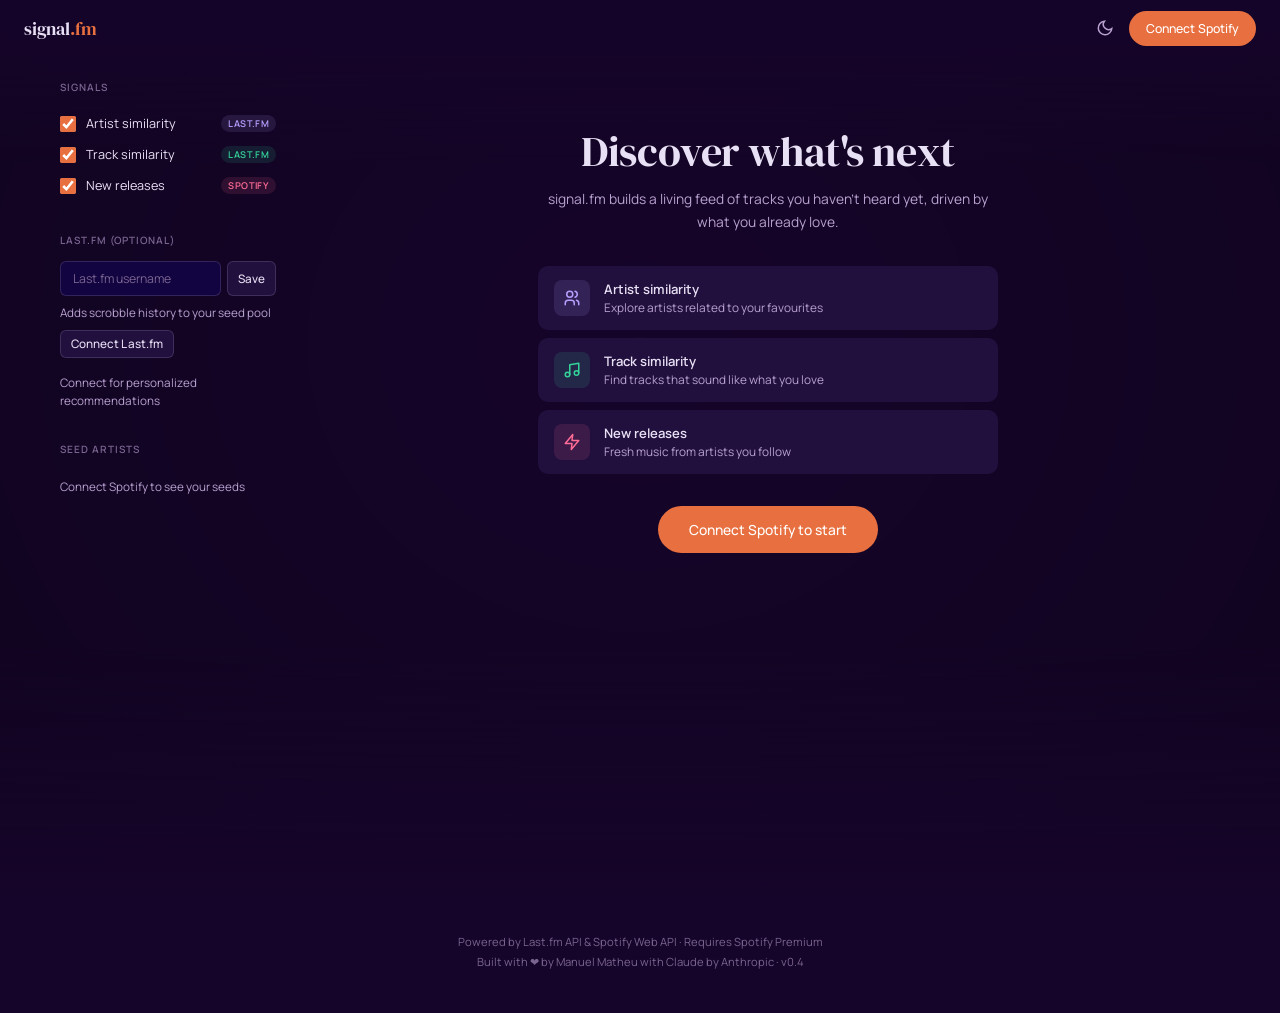
==== index.html @ cedb24c6 "feat: footer and changelog page Adds a persistent footer (same pattern as Scrobble Time Machine) wit" ====
<!DOCTYPE html>
<html lang="en">
<head>
  <meta charset="UTF-8">
  <meta name="viewport" content="width=device-width, initial-scale=1.0">
  <title>signal.fm -- discover what's next</title>
  <link rel="preconnect" href="https://fonts.googleapis.com">
  <link rel="preconnect" href="https://fonts.gstatic.com" crossorigin>
  <link rel="stylesheet" href="https://fonts.googleapis.com/css2?family=DM+Serif+Display&family=Manrope:wght@400;500;600;700;800&display=swap">
  <link rel="stylesheet" href="css/style.css">
  <!-- Apply theme before render to prevent flash -->
  <script>
    (function() {
      var theme = localStorage.getItem('mixtape_theme') || 'dark';
      document.documentElement.setAttribute('data-theme', theme);
    })();
  </script>
</head>
<body>

  <!-- Ambient background: crossfading album art atmosphere -->
  <div id="ambient-bg" class="ambient-bg">
    <img id="ambient-img-a" class="ambient-img" src="" alt="">
    <img id="ambient-img-b" class="ambient-img" src="" alt="">
  </div>

  <!-- Header -->
  <header class="app-header">
    <div class="header-left">
      <h1 class="logo">signal<span class="logo-dot">.fm</span></h1>
      <button id="hamburger-btn" class="icon-btn hamburger-btn" title="Menu" aria-label="Toggle menu">
        <svg width="20" height="20" viewBox="0 0 24 24" fill="none" stroke="currentColor" stroke-width="2" stroke-linecap="round">
          <line x1="3" y1="6" x2="21" y2="6"/>
          <line x1="3" y1="12" x2="21" y2="12"/>
          <line x1="3" y1="18" x2="21" y2="18"/>
        </svg>
      </button>
    </div>
    <div class="header-right">
      <button id="theme-toggle" class="icon-btn" title="Toggle theme" aria-label="Toggle theme">
        <svg class="icon-moon" width="18" height="18" viewBox="0 0 24 24" fill="none" stroke="currentColor" stroke-width="2"><path d="M21 12.79A9 9 0 1 1 11.21 3 7 7 0 0 0 21 12.79z"/></svg>
        <svg class="icon-sun" width="18" height="18" viewBox="0 0 24 24" fill="none" stroke="currentColor" stroke-width="2"><circle cx="12" cy="12" r="5"/><line x1="12" y1="1" x2="12" y2="3"/><line x1="12" y1="21" x2="12" y2="23"/><line x1="4.22" y1="4.22" x2="5.64" y2="5.64"/><line x1="18.36" y1="18.36" x2="19.78" y2="19.78"/><line x1="1" y1="12" x2="3" y2="12"/><line x1="21" y1="12" x2="23" y2="12"/><line x1="4.22" y1="19.78" x2="5.64" y2="18.36"/><line x1="18.36" y1="5.64" x2="19.78" y2="4.22"/></svg>
      </button>
      <button id="save-playlist-btn" class="btn btn-secondary" style="display:none;">Save Playlist</button>
      <button id="connect-btn" class="btn btn-primary">Connect Spotify</button>
      <button id="disconnect-btn" class="btn btn-secondary" style="display:none;">Disconnect</button>
    </div>
  </header>

  <!-- Main layout -->
  <div class="main-layout">

    <!-- Sidebar: signal toggles and Last.fm -->
    <aside class="sidebar" id="sidebar">
      <div class="sidebar-section">
        <h3 class="sidebar-title">Signals</h3>
        <label class="toggle-row">
          <input type="checkbox" id="toggle-artist-similar" checked>
          <span class="toggle-label">Artist similarity</span>
          <span class="badge badge-purple">Last.fm</span>
        </label>
        <label class="toggle-row">
          <input type="checkbox" id="toggle-track-similar" checked>
          <span class="toggle-label">Track similarity</span>
          <span class="badge badge-teal">Last.fm</span>
        </label>
        <label class="toggle-row">
          <input type="checkbox" id="toggle-new-releases" checked>
          <span class="toggle-label">New releases</span>
          <span class="badge badge-coral">Spotify</span>
        </label>
        <label class="toggle-row" id="toggle-row-lfm-recommended" style="display:none;">
          <input type="checkbox" id="toggle-lfm-recommended" checked>
          <span class="toggle-label">Last.fm picks</span>
          <span class="badge badge-gold">Last.fm</span>
        </label>
      </div>
      <div class="sidebar-section">
        <h3 class="sidebar-title">Last.fm (optional)</h3>
        <div class="lfm-input-row">
          <input type="text" id="lfm-username" placeholder="Last.fm username" class="input-field">
          <button id="lfm-save-btn" class="btn btn-small">Save</button>
        </div>
        <p class="sidebar-hint" id="lfm-status">Adds scrobble history to your seed pool</p>
        <div class="lfm-auth-row">
          <button id="lfm-connect-btn" class="btn btn-small">Connect Last.fm</button>
          <span class="sidebar-hint" id="lfm-rec-status">Connect for personalized recommendations</span>
        </div>
      </div>
      <div class="sidebar-section">
        <h3 class="sidebar-title">Seed Artists</h3>
        <div id="seed-artist-list" class="seed-list">
          <p class="sidebar-hint">Connect Spotify to see your seeds</p>
        </div>
      </div>
    </aside>
    <div id="sidebar-backdrop" class="sidebar-backdrop"></div>

    <!-- Feed -->
    <main class="feed-container">
      <!-- Pre-connect state -->
      <div id="welcome-screen" class="welcome-screen">
        <div class="welcome-content">
          <h2>Discover what's next</h2>
          <p>signal.fm builds a living feed of tracks you haven't heard yet, driven by what you already love.</p>
          <div class="signal-cards">
            <div class="signal-card">
              <div class="signal-icon purple">
                <svg width="18" height="18" viewBox="0 0 24 24" fill="none" stroke="currentColor" stroke-width="2" stroke-linecap="round" stroke-linejoin="round"><circle cx="9" cy="7" r="4"/><path d="M3 21v-2a4 4 0 0 1 4-4h4a4 4 0 0 1 4 4v2"/><path d="M16 3.13a4 4 0 0 1 0 7.75"/><path d="M21 21v-2a4 4 0 0 0-3-3.87"/></svg>
              </div>
              <div class="signal-card-text">
                <strong>Artist similarity</strong>
                <span>Explore artists related to your favourites</span>
              </div>
            </div>
            <div class="signal-card">
              <div class="signal-icon teal">
                <svg width="18" height="18" viewBox="0 0 24 24" fill="none" stroke="currentColor" stroke-width="2" stroke-linecap="round" stroke-linejoin="round"><path d="M9 18V5l12-2v13"/><circle cx="6" cy="18" r="3"/><circle cx="18" cy="16" r="3"/></svg>
              </div>
              <div class="signal-card-text">
                <strong>Track similarity</strong>
                <span>Find tracks that sound like what you love</span>
              </div>
            </div>
            <div class="signal-card">
              <div class="signal-icon coral">
                <svg width="18" height="18" viewBox="0 0 24 24" fill="none" stroke="currentColor" stroke-width="2" stroke-linecap="round" stroke-linejoin="round"><polygon points="13 2 3 14 12 14 11 22 21 10 12 10 13 2"/></svg>
              </div>
              <div class="signal-card-text">
                <strong>New releases</strong>
                <span>Fresh music from artists you follow</span>
              </div>
            </div>
          </div>
          <button id="welcome-connect-btn" class="btn btn-primary btn-large">Connect Spotify to start</button>
        </div>
      </div>

      <!-- Loading state -->
      <div id="feed-loading" class="feed-loading" style="display:none;">
        <div class="spinner"></div>
        <p>Building your discovery feed...</p>
      </div>

      <!-- Feed context / liner notes -->
      <div id="feed-context" class="feed-context" style="display:none;">
        <button id="feed-context-toggle" class="feed-context-toggle">
          <span class="feed-context-title">About this feed</span>
          <svg class="feed-context-chevron" width="14" height="14" viewBox="0 0 24 24" fill="none" stroke="currentColor" stroke-width="2"><polyline points="6 9 12 15 18 9"/></svg>
        </button>
        <div id="feed-context-body" class="feed-context-body">
          <p id="feed-context-narrative" class="feed-context-narrative"></p>
          <div id="feed-context-seeds" class="feed-context-seeds"></div>
          <div id="feed-context-signals" class="feed-context-signals"></div>
        </div>
      </div>

      <!-- Track feed -->
      <div id="feed" class="track-list" style="display:none;"></div>

      <!-- Infinite scroll sentinel -->
      <div id="feed-sentinel" class="feed-sentinel"></div>

      <!-- Empty state -->
      <div id="feed-empty" class="feed-empty" style="display:none;">
        <p>No tracks found. Try enabling more signals or connecting Last.fm for richer results.</p>
      </div>
    </main>
  </div>

  <!-- Player bar -->
  <div id="player-bar" class="player-bar" style="display:none;">
    <div class="player-track-info">
      <img id="player-art" class="player-art" src="" alt="">
      <div class="player-text">
        <span id="player-track-name" class="player-track-name"></span>
        <span id="player-artist-name" class="player-artist-name"></span>
      </div>
      <button id="player-heart" class="icon-btn player-heart" title="Like">
        <svg width="18" height="18" viewBox="0 0 24 24" fill="none" stroke="currentColor" stroke-width="2"><path d="M20.84 4.61a5.5 5.5 0 0 0-7.78 0L12 5.67l-1.06-1.06a5.5 5.5 0 0 0-7.78 7.78l1.06 1.06L12 21.23l7.78-7.78 1.06-1.06a5.5 5.5 0 0 0 0-7.78z"/></svg>
      </button>
    </div>
    <div class="player-controls">
      <button id="player-prev" class="icon-btn" title="Previous">
        <svg width="18" height="18" viewBox="0 0 24 24" fill="currentColor"><polygon points="19 20 9 12 19 4 19 20"/><line x1="5" y1="19" x2="5" y2="5" stroke="currentColor" stroke-width="2"/></svg>
      </button>
      <button id="player-play" class="icon-btn player-play-btn" title="Play">
        <svg class="icon-play" width="22" height="22" viewBox="0 0 24 24" fill="currentColor"><polygon points="5 3 19 12 5 21 5 3"/></svg>
        <svg class="icon-pause" width="22" height="22" viewBox="0 0 24 24" fill="currentColor" style="display:none;"><rect x="6" y="4" width="4" height="16"/><rect x="14" y="4" width="4" height="16"/></svg>
      </button>
      <button id="player-next" class="icon-btn" title="Next">
        <svg width="18" height="18" viewBox="0 0 24 24" fill="currentColor"><polygon points="5 4 15 12 5 20 5 4"/><line x1="19" y1="5" x2="19" y2="19" stroke="currentColor" stroke-width="2"/></svg>
      </button>
    </div>
    <div class="player-progress-wrap">
      <span id="player-time-current" class="player-time">0:00</span>
      <div id="player-progress-bar" class="player-progress-bar">
        <div id="player-progress" class="player-progress"></div>
      </div>
      <span id="player-time-total" class="player-time">0:00</span>
    </div>
    <div class="player-volume-wrap">
      <svg width="16" height="16" viewBox="0 0 24 24" fill="none" stroke="currentColor" stroke-width="2"><polygon points="11 5 6 9 2 9 2 15 6 15 11 19 11 5"/><path d="M19.07 4.93a10 10 0 0 1 0 14.14M15.54 8.46a5 5 0 0 1 0 7.07"/></svg>
      <input type="range" id="player-volume" class="player-volume" min="0" max="100" value="70">
    </div>
  </div>

  <!-- Footer -->
  <footer class="app-footer">
    <div>Powered by <a href="https://www.last.fm/api" target="_blank">Last.fm API</a> &amp; <a href="https://developer.spotify.com/" target="_blank">Spotify Web API</a> &middot; Requires Spotify Premium</div>
    <div>Built with &#10084; by Manuel Matheu with <a href="https://claude.ai" target="_blank">Claude</a> by Anthropic &middot; <a href="#" id="changelog-link">v0.4</a></div>
  </footer>

  <!-- Changelog overlay -->
  <div class="changelog-overlay" id="changelog-overlay" style="display:none;">
    <div class="changelog-overlay-header">
      <span class="changelog-overlay-title">Changelog</span>
      <button class="changelog-overlay-close" id="changelog-close">&#10005;</button>
    </div>
    <iframe id="changelog-frame" class="changelog-overlay-frame" src="about:blank"></iframe>
  </div>

  <!-- Scripts: strict load order, no modules -->
  <script src="https://sdk.scdn.co/spotify-player.js"></script>
  <script src="js/config.js"></script>
  <script src="js/spotify.js"></script>
  <script src="js/lastfm.js"></script>
  <script src="js/seeds.js"></script>
  <script src="js/player.js"></script>
  <script src="js/ui.js"></script>
  <script>
    (function() {
      var link = document.getElementById('changelog-link');
      var overlay = document.getElementById('changelog-overlay');
      var close = document.getElementById('changelog-close');
      var frame = document.getElementById('changelog-frame');
      link.addEventListener('click', function(e) {
        e.preventDefault();
        frame.src = 'changelog.html';
        overlay.style.display = 'flex';
      });
      close.addEventListener('click', function() {
        overlay.style.display = 'none';
        frame.src = 'about:blank';
      });
      document.addEventListener('keydown', function(e) {
        if (e.key === 'Escape' && overlay.style.display !== 'none') {
          overlay.style.display = 'none';
          frame.src = 'about:blank';
        }
      });
    })();
  </script>
</body>
</html>
---- css/style.css ----
/* signal.fm -- style.css v2
   Design system: Neon Pulse, Manrope, cinematic music-forward */

@import url('https://fonts.googleapis.com/css2?family=DM+Serif+Display&family=Manrope:wght@400;500;600;700;800&display=swap');

/* ---- Reset ---- */
*, *::before, *::after { box-sizing: border-box; margin: 0; padding: 0; }

/* ---- Ambient background -- crossfading album art atmosphere ---- */
.ambient-bg {
  position: fixed;
  inset: 0;
  z-index: -2;
  overflow: hidden;
  pointer-events: none;
}
.ambient-img {
  position: absolute;
  inset: -80px;
  width: calc(100% + 160px);
  height: calc(100% + 160px);
  object-fit: cover;
  filter: blur(80px) saturate(1.8);
  opacity: 0;
  transition: opacity 1.4s ease;
  transform: scale(1.1);
}
.ambient-img.active { opacity: 0.35; }
[data-theme="light"] .ambient-img.active { opacity: 0.20; }

/* Gradient overlay for readability */
body::before {
  content: '';
  position: fixed;
  inset: 0;
  z-index: -1;
  background:
    linear-gradient(180deg, var(--bg) 0%, transparent 18%, transparent 72%, var(--bg) 100%),
    radial-gradient(ellipse at 50% 38%, transparent 0%, rgba(0,0,0,0.25) 100%);
  pointer-events: none;
}
[data-theme="light"] body::before {
  background:
    linear-gradient(180deg, var(--bg) 0%, transparent 18%, transparent 72%, var(--bg) 100%);
}

/* ---- Design tokens: Light (Pastel Neon) ---- */
:root {
  --bg:            #faf9ff;
  --bg-2:          #f0ecff;
  --surface:       #ffffff;
  --surface-2:     #ede8ff;
  --border:        rgba(124, 58, 237, 0.08);
  --border-s:      rgba(124, 58, 237, 0.16);
  --fg:            #1a0d2e;
  --fg-2:          #5a4875;
  --fg-3:          #9b88b8;

  --accent:        #c55f38;
  --accent-glow:   rgba(197, 95, 56, 0.20);
  --accent-dim:    rgba(197, 95, 56, 0.10);

  --purple:        #7c3aed;
  --purple-bg:     rgba(124, 58, 237, 0.10);
  --teal:          #059669;
  --teal-bg:       rgba(5, 150, 105, 0.10);
  --coral:         #e0185a;
  --coral-bg:      rgba(224, 24, 90, 0.10);
  --gold:          #b45309;
  --gold-bg:       rgba(180, 83, 9, 0.10);

  --card-shadow:       0 2px 12px rgba(124, 58, 237, 0.07);
  --card-shadow-hover: 0 6px 32px rgba(124, 58, 237, 0.12);
  --input-bg:      #f5f2ff;
  --error-bg:      #fff1f2;
  --hover:         rgba(0, 0, 0, 0.04);
  --hover-s:       rgba(0, 0, 0, 0.07);

  --header-bg:     rgba(250, 249, 255, 0.88);
  --player-bg:     rgba(252, 250, 255, 0.92);
  --player-border: rgba(124, 58, 237, 0.07);
  --progress-bg:   #ddd8f0;
  --progress-fill: var(--accent);

  --radius-s: 6px;
  --radius-m: 10px;
  --radius-l: 16px;

  --ease-out:      cubic-bezier(0.0, 0.0, 0.2, 1);
  --ease-in-out:   cubic-bezier(0.4, 0.0, 0.2, 1);
}

/* ---- Design tokens: Dark (Neon Pulse) ---- */
[data-theme="dark"] {
  --bg:            #16052a;
  --bg-2:          #1c0b35;
  --surface:       #21103d;
  --surface-2:     #2a1850;
  --border:        rgba(185, 162, 208, 0.10);
  --border-s:      rgba(185, 162, 208, 0.20);
  --fg:            #e8e0f5;
  --fg-2:          #b9a2d0;
  --fg-3:          #7a6490;

  --accent:        #e87040;
  --accent-glow:   rgba(232, 112, 64, 0.28);
  --accent-dim:    rgba(232, 112, 64, 0.14);

  --purple:        #b6a0ff;
  --purple-bg:     rgba(182, 160, 255, 0.12);
  --teal:          #34d399;
  --teal-bg:       rgba(52, 211, 153, 0.12);
  --coral:         #ff6c95;
  --coral-bg:      rgba(255, 108, 149, 0.12);
  --gold:          #f59e0b;
  --gold-bg:       rgba(245, 158, 11, 0.12);

  --card-shadow:       0 4px 24px rgba(0, 0, 0, 0.56);
  --card-shadow-hover: 0 8px 64px rgba(182, 160, 255, 0.08);
  --input-bg:      #120440;
  --error-bg:      #1a0a0a;
  --hover:         rgba(255, 255, 255, 0.04);
  --hover-s:       rgba(255, 255, 255, 0.07);

  --header-bg:     rgba(22, 5, 42, 0.88);
  --player-bg:     rgba(22, 5, 42, 0.92);
  --player-border: rgba(182, 160, 255, 0.10);
  --progress-bg:   #3a2060;
  --progress-fill: var(--accent);
}

/* ---- Theme icon visibility ---- */
[data-theme="dark"] .icon-moon { display: none; }
[data-theme="dark"] .icon-sun  { display: inline; }
:root .icon-sun,  [data-theme="light"] .icon-sun  { display: none; }
:root .icon-moon, [data-theme="light"] .icon-moon { display: inline; }

/* ---- Base ---- */
html { font-size: 15px; }
body {
  font-family: 'Manrope', -apple-system, BlinkMacSystemFont, 'Segoe UI', sans-serif;
  background: var(--bg);
  color: var(--fg);
  min-height: 100vh;
  transition: background 0.2s, color 0.2s;
  -webkit-font-smoothing: antialiased;
  -moz-osx-font-smoothing: grayscale;
}
body.has-player { padding-bottom: 90px; }

a { color: var(--accent); text-decoration: none; }
a:hover { text-decoration: underline; }

/* ---- Buttons ---- */
.btn {
  display: inline-flex;
  align-items: center;
  gap: 6px;
  padding: 8px 16px;
  border: 1px solid var(--border-s);
  border-radius: var(--radius-s);
  background: var(--surface);
  color: var(--fg);
  font-size: 0.82rem;
  font-weight: 500;
  font-family: inherit;
  letter-spacing: 0.005em;
  cursor: pointer;
  transition: background 150ms, border-color 150ms, box-shadow 150ms, opacity 150ms;
  white-space: nowrap;
}
.btn:hover {
  border-color: var(--fg-3);
  background: var(--surface-2);
}
.btn-primary {
  background: var(--accent);
  color: #fff;
  border-color: transparent;
  border-radius: 100px;
}
.btn-primary:hover {
  opacity: 0.88;
  background: var(--accent);
  box-shadow: 0 0 20px var(--accent-glow);
}
.btn-secondary { background: transparent; }
.btn-small  { padding: 5px 10px; font-size: 0.78rem; }
/* btn-large pairs with btn-primary for CTAs; all large buttons are pill-shaped by intent */
.btn-large  { padding: 13px 30px; font-size: 0.92rem; border-radius: 100px; }

.icon-btn {
  display: inline-flex;
  align-items: center;
  justify-content: center;
  width: 36px;
  height: 36px;
  border: none;
  border-radius: 50%;
  background: transparent;
  color: var(--fg-2);
  cursor: pointer;
  transition: background 150ms, color 150ms, transform 150ms;
  flex-shrink: 0;
}
.icon-btn:hover {
  background: var(--hover-s);
  color: var(--fg);
}

/* ---- Input ---- */
.input-field {
  padding: 8px 12px;
  border: 1px solid var(--border-s);
  border-radius: var(--radius-s);
  background: var(--input-bg);
  color: var(--fg);
  font-size: 0.82rem;
  font-family: inherit;
  outline: none;
  transition: border-color 150ms, box-shadow 150ms;
}
.input-field:focus {
  border-color: var(--accent);
  box-shadow: 0 0 0 3px var(--accent-dim);
}
.input-field::placeholder { color: var(--fg-3); }

/* ---- Header ---- */
.app-header {
  display: flex;
  align-items: center;
  justify-content: space-between;
  padding: 0 24px;
  height: 56px;
  background: var(--header-bg);
  backdrop-filter: blur(20px);
  -webkit-backdrop-filter: blur(20px);
  position: sticky;
  top: 0;
  z-index: 100;
}
.header-left { display: flex; align-items: center; gap: 12px; }
.header-right { display: flex; align-items: center; gap: 6px; }
.hamburger-btn { display: none; }

.logo {
  font-family: 'DM Serif Display', serif;
  font-size: 1.2rem;
  font-weight: 400;
  letter-spacing: -0.01em;
  color: var(--fg);
}
.logo-dot { color: var(--accent); }

/* ---- Main layout ---- */
.main-layout {
  display: flex;
  max-width: 1200px;
  margin: 0 auto;
  min-height: calc(100vh - 56px);
}

/* ---- Sidebar ---- */
.sidebar {
  width: 256px;
  flex-shrink: 0;
  padding: 24px 20px;
  overflow-y: auto;
  max-height: calc(100vh - 56px);
  position: sticky;
  top: 56px;
}
.sidebar-section { margin-bottom: 32px; }
.sidebar-title {
  font-size: 0.67rem;
  text-transform: uppercase;
  letter-spacing: 0.1em;
  font-weight: 600;
  color: var(--fg-3);
  margin-bottom: 14px;
}
.sidebar-hint {
  font-size: 0.78rem;
  color: var(--fg-2);
  margin-top: 8px;
  line-height: 1.55;
}

.toggle-row {
  display: flex;
  align-items: center;
  gap: 10px;
  padding: 7px 0;
  cursor: pointer;
  font-size: 0.84rem;
  color: var(--fg);
  transition: color 150ms;
}
.toggle-row input[type="checkbox"] {
  accent-color: var(--accent);
  width: 16px;
  height: 16px;
  flex-shrink: 0;
  cursor: pointer;
}
.toggle-label { flex: 1; }

/* Signal badges -- soft tinted pills */
.badge {
  font-size: 0.62rem;
  padding: 2px 7px;
  border-radius: 100px;
  font-weight: 600;
  text-transform: uppercase;
  letter-spacing: 0.04em;
  white-space: nowrap;
}
.badge-purple { background: var(--purple-bg); color: var(--purple); }
.badge-teal   { background: var(--teal-bg);   color: var(--teal); }
.badge-coral  { background: var(--coral-bg);  color: var(--coral); }
.badge-gold   { background: var(--gold-bg);   color: var(--gold); }

.lfm-input-row { display: flex; gap: 6px; }
.lfm-input-row .input-field { flex: 1; min-width: 0; }
.lfm-auth-row { display: flex; align-items: center; gap: 8px; margin-top: 8px; flex-wrap: wrap; }

.seed-list { max-height: 300px; overflow-y: auto; }
.seed-item {
  display: flex;
  align-items: center;
  justify-content: space-between;
  padding: 5px 0;
  font-size: 0.82rem;
  color: var(--fg);
}
.seed-weight {
  font-size: 0.72rem;
  color: var(--fg-2);
  font-variant-numeric: tabular-nums;
  background: var(--surface-2);
  padding: 1px 6px;
  border-radius: 4px;
}

/* ---- Welcome screen ---- */
.welcome-screen {
  flex: 1;
  display: flex;
  align-items: center;
  justify-content: center;
  padding: 48px 24px;
}
.welcome-content {
  text-align: center;
  max-width: 460px;
}
.welcome-content h2 {
  font-family: 'DM Serif Display', serif;
  font-size: 2.8rem;
  font-weight: 400;
  letter-spacing: -0.01em;
  line-height: 1.1;
  margin-bottom: 14px;
}
.welcome-content > p {
  color: var(--fg-2);
  margin-bottom: 32px;
  line-height: 1.65;
  font-size: 0.92rem;
}
.signal-cards {
  display: flex;
  flex-direction: column;
  gap: 8px;
  margin-bottom: 32px;
  text-align: left;
}
.signal-card {
  display: flex;
  align-items: center;
  gap: 14px;
  padding: 14px 16px;
  background: var(--surface);
  border-radius: var(--radius-m);
  transition: background 150ms;
}
.signal-card:hover {
  background: var(--surface-2);
}
.signal-icon {
  width: 36px;
  height: 36px;
  display: flex;
  align-items: center;
  justify-content: center;
  border-radius: 8px;
  flex-shrink: 0;
}
.signal-icon.purple { background: var(--purple-bg); color: var(--purple); }
.signal-icon.teal   { background: var(--teal-bg);   color: var(--teal); }
.signal-icon.coral  { background: var(--coral-bg);  color: var(--coral); }
.signal-card-text strong {
  font-size: 0.87rem;
  font-weight: 600;
  display: block;
  color: var(--fg);
}
.signal-card-text span {
  font-size: 0.79rem;
  color: var(--fg-2);
  margin-top: 1px;
  display: block;
}

/* ---- Feed ---- */
.feed-container {
  flex: 1;
  padding: 24px;
  min-width: 0;
}

.track-list {
  border-radius: var(--radius-m);
  overflow: hidden;
}

.feed-loading {
  display: flex;
  flex-direction: column;
  align-items: center;
  justify-content: center;
  padding: 80px 20px;
  color: var(--fg-2);
  gap: 16px;
  font-size: 0.85rem;
  font-weight: 500;
}

.spinner {
  width: 22px;
  height: 22px;
  border: 2px solid var(--border-s);
  border-top-color: var(--accent);
  border-radius: 50%;
  animation: spin 0.75s linear infinite;
}
@keyframes spin { to { transform: rotate(360deg); } }

.feed-sentinel { height: 1px; }

.feed-empty {
  text-align: center;
  padding: 64px 20px;
  color: var(--fg-2);
  font-size: 0.85rem;
  line-height: 1.65;
}

/* ---- Sidebar backdrop (mobile drawer overlay) ---- */
.sidebar-backdrop {
  display: none;
  position: fixed;
  inset: 0;
  background: rgba(0, 0, 0, 0.5);
  z-index: 149;
  opacity: 0;
  transition: opacity 200ms var(--ease-out);
}
.sidebar-backdrop.active {
  display: block;
  opacity: 1;
}

/* ---- Feed context / liner notes ---- */
.feed-context {
  background: var(--surface);
  border-radius: var(--radius-m);
  margin-bottom: 16px;
  overflow: hidden;
}
.feed-context-toggle {
  display: flex;
  align-items: center;
  justify-content: space-between;
  width: 100%;
  padding: 14px 16px;
  border: none;
  background: none;
  cursor: pointer;
  color: var(--fg);
  font-family: 'DM Serif Display', serif;
  font-size: 1rem;
  font-weight: 400;
}
.feed-context-toggle:hover { background: var(--hover-s); }
.feed-context-chevron { transition: transform 200ms var(--ease-out); flex-shrink: 0; }
.feed-context.collapsed .feed-context-chevron { transform: rotate(-90deg); }
.feed-context-body { padding: 0 16px 16px; }
.feed-context.collapsed .feed-context-body { display: none; }
.feed-context-narrative {
  font-size: 0.82rem;
  color: var(--fg-2);
  line-height: 1.6;
  margin-bottom: 12px;
}
.feed-context-seeds {
  display: flex;
  flex-wrap: wrap;
  gap: 6px;
  margin-bottom: 10px;
}
.feed-context-seed-pill {
  background: var(--purple-bg, rgba(139, 92, 246, 0.12));
  color: var(--purple, #8b5cf6);
  font-size: 0.72rem;
  font-weight: 600;
  padding: 3px 10px;
  border-radius: 100px;
}
.feed-context-signals {
  display: flex;
  flex-wrap: wrap;
  gap: 6px;
}

/* ---- Track list (playlist-style rows) ---- */

.track-item {
  display: flex;
  align-items: center;
  gap: 12px;
  padding: 9px 14px;
  cursor: pointer;
  transition: background 100ms;
  animation: rowIn 0.22s var(--ease-out) both;
}
.track-item:hover { background: var(--hover-s); transform: translateX(2px); }
.track-item.now-playing { background: var(--accent-dim); box-shadow: inset 3px 0 0 var(--accent); }
.track-item.now-playing .track-name { color: var(--accent); }
.track-item.now-playing .track-thumb { box-shadow: 0 0 14px var(--accent-glow); }
@keyframes rowIn {
  from { opacity: 0; transform: translateX(-6px); }
  to   { opacity: 1; transform: translateX(0); }
}

/* Track number / play icon swap */
.track-num-wrap {
  position: relative;
  width: 24px;
  align-self: stretch;
  flex-shrink: 0;
}
.track-num {
  position: absolute;
  inset: 0;
  display: flex;
  align-items: center;
  justify-content: flex-end;
  font-size: 0.73rem;
  color: var(--fg-2);
  transition: opacity 100ms;
}
.track-play-icon {
  position: absolute;
  inset: 0;
  display: flex;
  align-items: center;
  justify-content: flex-end;
  color: var(--fg);
  opacity: 0;
  transition: opacity 100ms;
}
.track-item:hover .track-num { opacity: 0; }
.track-item:hover .track-play-icon { opacity: 1; }
.track-item.now-playing .track-num { opacity: 0; }
.track-item.now-playing .track-play-icon { opacity: 1; color: var(--accent); }

/* Thumbnail */
.track-thumb {
  width: 40px;
  height: 40px;
  border-radius: 4px;
  object-fit: cover;
  background: var(--surface-2);
  flex-shrink: 0;
}

/* Text info */
.track-info { flex: 1; min-width: 0; }
.track-name {
  font-size: 0.86rem;
  font-weight: 500;
  white-space: nowrap;
  overflow: hidden;
  text-overflow: ellipsis;
  color: var(--fg);
  line-height: 1.3;
}
.track-artist {
  font-size: 0.76rem;
  color: var(--fg-2);
  white-space: nowrap;
  overflow: hidden;
  text-overflow: ellipsis;
  margin-top: 2px;
}

/* Source badges -- soft tinted pills */
.track-source-badge {
  font-size: 0.60rem;
  padding: 2px 7px;
  border-radius: 100px;
  font-weight: 600;
  letter-spacing: 0.03em;
  white-space: nowrap;
  flex-shrink: 0;
}
.source-artist_similar  { background: var(--purple-bg); color: var(--purple); }
.source-track_similar   { background: var(--teal-bg);   color: var(--teal); }
.source-new_release     { background: var(--coral-bg);  color: var(--coral); }
.source-lfm_recommended { background: var(--gold-bg);   color: var(--gold); }

/* Duration */
.track-duration {
  font-size: 0.73rem;
  color: var(--fg-2);
  font-variant-numeric: tabular-nums;
  flex-shrink: 0;
  min-width: 32px;
  text-align: right;
}

/* Heart button */
.card-heart-btn {
  background: none;
  border: none;
  cursor: pointer;
  display: inline-flex;
  align-items: center;
  justify-content: center;
  padding: 4px;
  color: var(--fg-2);
  opacity: 0.2;
  flex-shrink: 0;
  transition: opacity 120ms, color 120ms;
}
.track-item:hover .card-heart-btn { opacity: 0.5; }
.card-heart-btn:hover { opacity: 1 !important; color: var(--accent); }
.card-heart-btn.liked { color: var(--accent); opacity: 0.9; }

/* ---- Player bar ---- */
.player-bar {
  position: fixed;
  bottom: 0;
  left: 0;
  right: 0;
  height: 80px;
  background: var(--player-bg);
  border-top: 1px solid var(--player-border);
  backdrop-filter: blur(32px) saturate(200%);
  -webkit-backdrop-filter: blur(32px) saturate(200%);
  display: flex;
  align-items: center;
  padding: 0 20px;
  gap: 16px;
  z-index: 200;
  transition: box-shadow 0.6s ease;
}
.player-bar.is-playing {
  box-shadow: 0 -4px 40px var(--accent-dim), 0 0 80px rgba(232,112,64,0.06);
}

.player-track-info {
  display: flex;
  align-items: center;
  gap: 12px;
  min-width: 220px;
  max-width: 300px;
}
.player-art {
  width: 52px;
  height: 52px;
  border-radius: var(--radius-s);
  object-fit: cover;
  background: var(--surface-2);
  box-shadow: 0 2px 12px rgba(0,0,0,0.35);
  flex-shrink: 0;
  transition: width 0.4s ease, height 0.4s ease, box-shadow 0.4s ease, border-radius 0.4s ease;
}
.player-bar.is-playing .player-art {
  width: 58px;
  height: 58px;
  border-radius: 8px;
  box-shadow: 0 0 20px var(--accent-glow), 0 4px 20px rgba(0,0,0,0.4);
}
.player-text {
  display: flex;
  flex-direction: column;
  min-width: 0;
}
.player-track-name {
  font-size: 0.84rem;
  font-weight: 600;
  white-space: nowrap;
  overflow: hidden;
  text-overflow: ellipsis;
  color: var(--fg);
}
.player-artist-name {
  font-size: 0.74rem;
  color: var(--fg-2);
  white-space: nowrap;
  overflow: hidden;
  text-overflow: ellipsis;
  margin-top: 2px;
}

.player-heart { color: var(--fg-2); }
.player-heart:hover { color: var(--accent); }
.player-heart.liked { color: var(--accent); }
.player-heart.liked svg { fill: var(--accent); stroke: var(--accent); }

.player-controls {
  display: flex;
  align-items: center;
  gap: 2px;
}
.player-play-btn {
  width: 42px;
  height: 42px;
  background: var(--accent) !important;
  color: #fff !important;
}
.player-play-btn:hover {
  opacity: 0.88;
  box-shadow: 0 0 20px var(--accent-glow);
  transform: scale(1.06);
}
@keyframes breathe {
  0%, 100% { box-shadow: 0 0 8px var(--accent-glow); }
  50%       { box-shadow: 0 0 22px var(--accent-glow), 0 0 44px rgba(232,112,64,0.1); }
}
.player-bar.is-playing .player-play-btn {
  animation: breathe 3s ease-in-out infinite;
}

.player-progress-wrap {
  flex: 1;
  display: flex;
  align-items: center;
  gap: 10px;
  min-width: 0;
}
.player-time {
  font-size: 0.68rem;
  color: var(--fg-2);
  font-variant-numeric: tabular-nums;
  min-width: 34px;
  text-align: center;
}
.player-progress-bar {
  flex: 1;
  height: 3px;
  background: var(--progress-bg);
  border-radius: 3px;
  cursor: pointer;
  position: relative;
  transition: height 150ms;
}
.player-progress-bar:hover { height: 5px; }
.player-progress {
  height: 100%;
  background: var(--progress-fill);
  border-radius: 3px;
  width: 0;
  transition: width 0.3s linear;
}

.player-volume-wrap {
  display: flex;
  align-items: center;
  gap: 8px;
  color: var(--fg-2);
  min-width: 120px;
}
.player-volume {
  -webkit-appearance: none;
  appearance: none;
  width: 80px;
  height: 3px;
  background: var(--progress-bg);
  border-radius: 3px;
  outline: none;
  cursor: pointer;
}
.player-volume::-webkit-slider-thumb {
  -webkit-appearance: none;
  width: 12px;
  height: 12px;
  border-radius: 50%;
  background: var(--fg);
  cursor: pointer;
}
.player-volume::-moz-range-thumb {
  width: 12px;
  height: 12px;
  border-radius: 50%;
  background: var(--fg);
  cursor: pointer;
  border: none;
}

/* ---- Footer ---- */
.app-footer {
  text-align: center;
  padding: 32px 20px 40px;
  font-size: 0.75rem;
  color: var(--fg-3);
  line-height: 1.8;
}
.app-footer a {
  color: var(--fg-3);
  text-decoration: none;
  transition: color 0.15s;
}
.app-footer a:hover { color: var(--accent); text-decoration: none; }

/* ---- Changelog overlay ---- */
.changelog-overlay {
  position: fixed;
  inset: 0;
  background: var(--bg);
  z-index: 1000;
  display: flex;
  flex-direction: column;
  animation: overlayIn 0.2s var(--ease-out);
}
@keyframes overlayIn {
  from { opacity: 0; transform: translateY(16px); }
  to   { opacity: 1; transform: translateY(0); }
}
.changelog-overlay-header {
  display: flex;
  justify-content: space-between;
  align-items: center;
  padding: 14px 20px;
  border-bottom: 1px solid var(--border);
  flex-shrink: 0;
}
.changelog-overlay-title {
  font-family: 'DM Serif Display', serif;
  font-size: 1rem;
  color: var(--fg);
}
.changelog-overlay-close {
  background: none;
  border: none;
  font-size: 18px;
  color: var(--fg-3);
  cursor: pointer;
  padding: 4px 8px;
  border-radius: 6px;
  transition: background 0.15s, color 0.15s;
}
.changelog-overlay-close:hover { background: var(--hover-s); color: var(--fg); }
.changelog-overlay-frame {
  flex: 1;
  border: none;
  width: 100%;
}

/* ---- Welcome CTA pulse ---- */
@keyframes cta-pulse {
  0%, 100% { box-shadow: 0 0 0 0 var(--accent-glow); }
  50%       { box-shadow: 0 0 28px 6px var(--accent-glow); }
}
#welcome-connect-btn {
  animation: cta-pulse 2.8s ease-in-out infinite;
}

/* ---- Responsive ---- */
@media (max-width: 768px) {
  .hamburger-btn { display: inline-flex; }
  .sidebar {
    position: fixed;
    top: 56px;
    left: 0;
    bottom: 0;
    width: 280px;
    max-height: none;
    background: var(--bg);
    z-index: 150;
    transform: translateX(-100%);
    transition: transform 250ms var(--ease-out);
    overflow-y: auto;
    padding: 20px;
  }
  .sidebar.open {
    transform: translateX(0);
    box-shadow: 4px 0 24px rgba(0, 0, 0, 0.3);
  }
  body.has-player .sidebar { bottom: 66px; }
  .main-layout { flex-direction: column; }
  .feed-container { padding: 10px; }
  .track-item { padding: 8px 12px; gap: 10px; }
  .track-num-wrap { display: none; }
  .track-thumb { width: 36px; height: 36px; }
  .track-duration { display: none; }
  .track-source-badge { display: none; }
  .player-bar {
    height: 66px;
    padding: 0 12px;
    gap: 8px;
  }
  .player-track-info { min-width: 120px; max-width: 160px; }
  .player-art { width: 42px; height: 42px; }
  .player-bar.is-playing .player-art { width: 48px; height: 48px; }
  .ambient-img { filter: blur(60px) saturate(1.6); }
  .ambient-img.active { opacity: 0.28; }
  .player-volume-wrap { display: none; }
  .player-progress-wrap { display: none; }
  body.has-player { padding-bottom: 74px; }
  .app-header { padding: 0 16px; }
  .welcome-content h2 { font-size: 2rem; }
}

@media (prefers-reduced-motion: reduce) {
  *, *::before, *::after {
    animation-duration: 0.01ms !important;
    transition-duration: 0.01ms !important;
  }
}
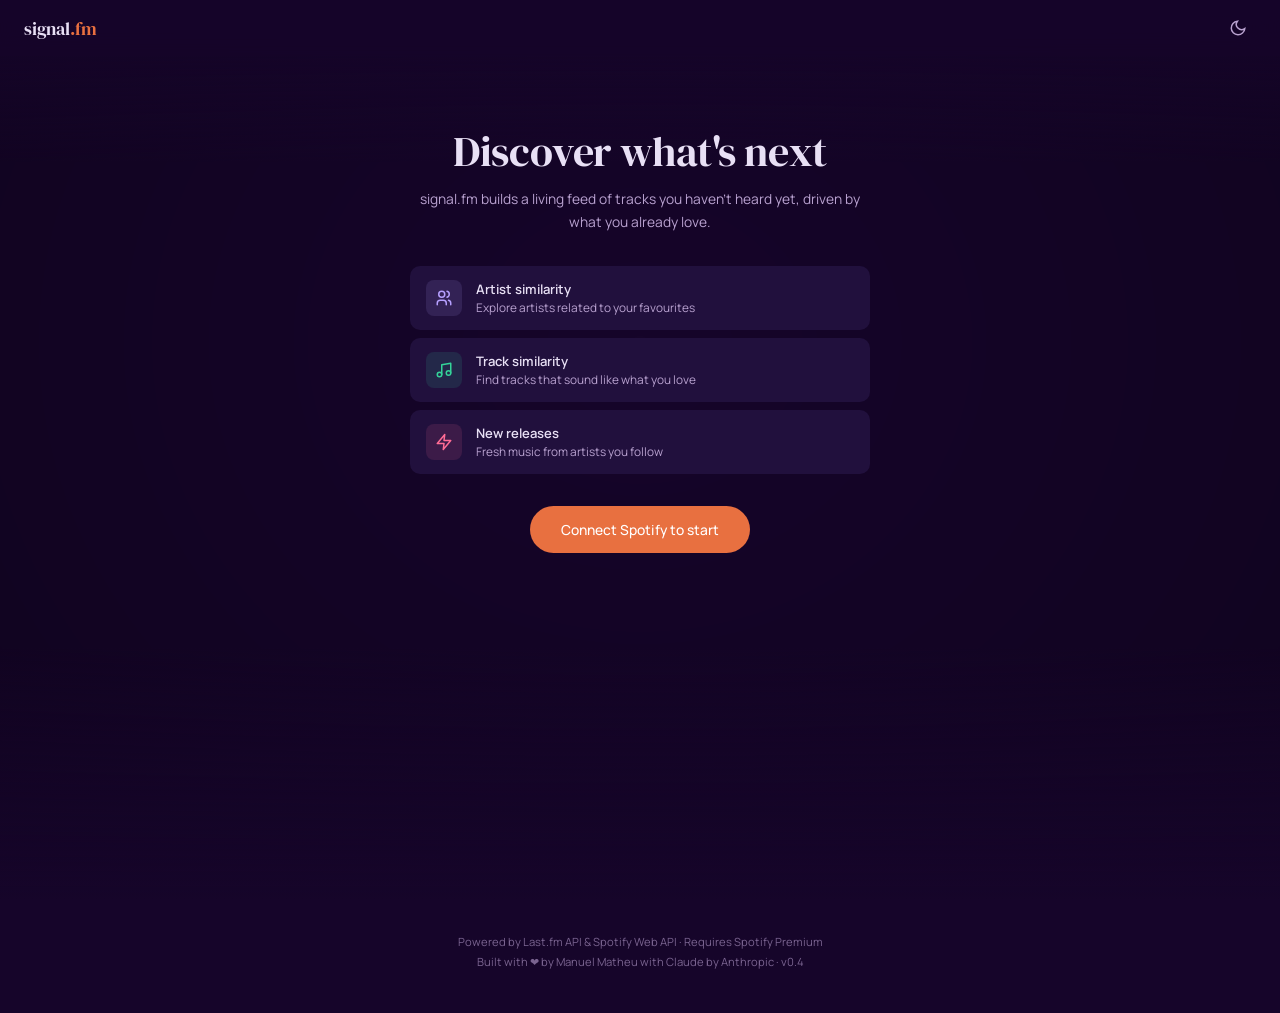
==== commit 44122a57: "polish: remove sidebar, move signals to inline filter chips - Remove sidebar entirely (signal toggle" ====
--- a/index.html
+++ b/index.html
@@ -28,13 +28,6 @@
   <header class="app-header">
     <div class="header-left">
       <h1 class="logo">signal<span class="logo-dot">.fm</span></h1>
-      <button id="hamburger-btn" class="icon-btn hamburger-btn" title="Menu" aria-label="Toggle menu">
-        <svg width="20" height="20" viewBox="0 0 24 24" fill="none" stroke="currentColor" stroke-width="2" stroke-linecap="round">
-          <line x1="3" y1="6" x2="21" y2="6"/>
-          <line x1="3" y1="12" x2="21" y2="12"/>
-          <line x1="3" y1="18" x2="21" y2="18"/>
-        </svg>
-      </button>
     </div>
     <div class="header-right">
       <button id="theme-toggle" class="icon-btn" title="Toggle theme" aria-label="Toggle theme">
@@ -42,59 +35,12 @@
         <svg class="icon-sun" width="18" height="18" viewBox="0 0 24 24" fill="none" stroke="currentColor" stroke-width="2"><circle cx="12" cy="12" r="5"/><line x1="12" y1="1" x2="12" y2="3"/><line x1="12" y1="21" x2="12" y2="23"/><line x1="4.22" y1="4.22" x2="5.64" y2="5.64"/><line x1="18.36" y1="18.36" x2="19.78" y2="19.78"/><line x1="1" y1="12" x2="3" y2="12"/><line x1="21" y1="12" x2="23" y2="12"/><line x1="4.22" y1="19.78" x2="5.64" y2="18.36"/><line x1="18.36" y1="5.64" x2="19.78" y2="4.22"/></svg>
       </button>
       <button id="save-playlist-btn" class="btn btn-secondary" style="display:none;">Save Playlist</button>
-      <button id="connect-btn" class="btn btn-primary">Connect Spotify</button>
       <button id="disconnect-btn" class="btn btn-secondary" style="display:none;">Disconnect</button>
     </div>
   </header>
 
   <!-- Main layout -->
   <div class="main-layout">
-
-    <!-- Sidebar: signal toggles and Last.fm -->
-    <aside class="sidebar" id="sidebar">
-      <div class="sidebar-section">
-        <h3 class="sidebar-title">Signals</h3>
-        <label class="toggle-row">
-          <input type="checkbox" id="toggle-artist-similar" checked>
-          <span class="toggle-label">Artist similarity</span>
-          <span class="badge badge-purple">Last.fm</span>
-        </label>
-        <label class="toggle-row">
-          <input type="checkbox" id="toggle-track-similar" checked>
-          <span class="toggle-label">Track similarity</span>
-          <span class="badge badge-teal">Last.fm</span>
-        </label>
-        <label class="toggle-row">
-          <input type="checkbox" id="toggle-new-releases" checked>
-          <span class="toggle-label">New releases</span>
-          <span class="badge badge-coral">Spotify</span>
-        </label>
-        <label class="toggle-row" id="toggle-row-lfm-recommended" style="display:none;">
-          <input type="checkbox" id="toggle-lfm-recommended" checked>
-          <span class="toggle-label">Last.fm picks</span>
-          <span class="badge badge-gold">Last.fm</span>
-        </label>
-      </div>
-      <div class="sidebar-section">
-        <h3 class="sidebar-title">Last.fm (optional)</h3>
-        <div class="lfm-input-row">
-          <input type="text" id="lfm-username" placeholder="Last.fm username" class="input-field">
-          <button id="lfm-save-btn" class="btn btn-small">Save</button>
-        </div>
-        <p class="sidebar-hint" id="lfm-status">Adds scrobble history to your seed pool</p>
-        <div class="lfm-auth-row">
-          <button id="lfm-connect-btn" class="btn btn-small">Connect Last.fm</button>
-          <span class="sidebar-hint" id="lfm-rec-status">Connect for personalized recommendations</span>
-        </div>
-      </div>
-      <div class="sidebar-section">
-        <h3 class="sidebar-title">Seed Artists</h3>
-        <div id="seed-artist-list" class="seed-list">
-          <p class="sidebar-hint">Connect Spotify to see your seeds</p>
-        </div>
-      </div>
-    </aside>
-    <div id="sidebar-backdrop" class="sidebar-backdrop"></div>
 
     <!-- Feed -->
     <main class="feed-container">
@@ -140,6 +86,29 @@
       <div id="feed-loading" class="feed-loading" style="display:none;">
         <div class="spinner"></div>
         <p>Building your discovery feed...</p>
+      </div>
+
+      <!-- Signal filters (shown when connected) -->
+      <div class="signal-filters" id="signal-filters" style="display:none;">
+        <span class="filters-label">Signals</span>
+        <label class="signal-chip chip-purple" for="toggle-artist-similar">
+          <input type="checkbox" id="toggle-artist-similar" checked>
+          Artist similarity
+        </label>
+        <label class="signal-chip chip-teal" for="toggle-track-similar">
+          <input type="checkbox" id="toggle-track-similar" checked>
+          Track similarity
+        </label>
+        <label class="signal-chip chip-coral" for="toggle-new-releases">
+          <input type="checkbox" id="toggle-new-releases" checked>
+          New releases
+        </label>
+        <label class="signal-chip chip-gold" for="toggle-lfm-recommended" id="toggle-row-lfm-recommended" style="display:none;">
+          <input type="checkbox" id="toggle-lfm-recommended" checked>
+          Last.fm picks
+        </label>
+        <button id="lfm-connect-btn" class="signal-chip chip-lfm-connect">Connect Last.fm</button>
+        <span id="lfm-rec-status" style="display:none;"></span>
       </div>
 
       <!-- Feed context / liner notes -->
--- a/css/style.css
+++ b/css/style.css
@@ -321,6 +321,55 @@
 .badge-coral  { background: var(--coral-bg);  color: var(--coral); }
 .badge-gold   { background: var(--gold-bg);   color: var(--gold); }
 
+/* ---- Signal filter chips ---- */
+.signal-filters {
+  display: flex;
+  align-items: center;
+  flex-wrap: wrap;
+  gap: 6px;
+  margin-bottom: 16px;
+  padding: 0 2px;
+}
+.filters-label {
+  font-size: 0.67rem;
+  font-weight: 600;
+  letter-spacing: 0.1em;
+  text-transform: uppercase;
+  color: var(--fg-3);
+  margin-right: 4px;
+  flex-shrink: 0;
+}
+.signal-chip {
+  display: inline-flex;
+  align-items: center;
+  gap: 6px;
+  padding: 5px 12px;
+  border-radius: 100px;
+  font-size: 0.78rem;
+  font-weight: 600;
+  font-family: inherit;
+  cursor: pointer;
+  border: none;
+  line-height: 1;
+  user-select: none;
+  transition: opacity 150ms, background 150ms;
+}
+.signal-chip input[type="checkbox"] { display: none; }
+.chip-purple { background: var(--purple-bg); color: var(--purple); }
+.chip-teal   { background: var(--teal-bg);   color: var(--teal); }
+.chip-coral  { background: var(--coral-bg);  color: var(--coral); }
+.chip-gold   { background: var(--gold-bg);   color: var(--gold); }
+.signal-chip:has(input:not(:checked)) { opacity: 0.35; }
+.signal-chip:hover { opacity: 1 !important; }
+.chip-lfm-connect {
+  background: transparent;
+  color: var(--fg-3);
+  border: 1px solid var(--border-s);
+  font-size: 0.75rem;
+  font-weight: 500;
+}
+.chip-lfm-connect:hover { background: var(--hover-s); color: var(--fg-2); }
+
 .lfm-input-row { display: flex; gap: 6px; }
 .lfm-input-row .input-field { flex: 1; min-width: 0; }
 .lfm-auth-row { display: flex; align-items: center; gap: 8px; margin-top: 8px; flex-wrap: wrap; }
@@ -532,7 +581,7 @@
   gap: 12px;
   padding: 9px 14px;
   cursor: pointer;
-  transition: background 100ms;
+  transition: background 100ms, transform 150ms var(--ease-out);
   animation: rowIn 0.22s var(--ease-out) both;
 }
 .track-item:hover { background: var(--hover-s); transform: translateX(2px); }
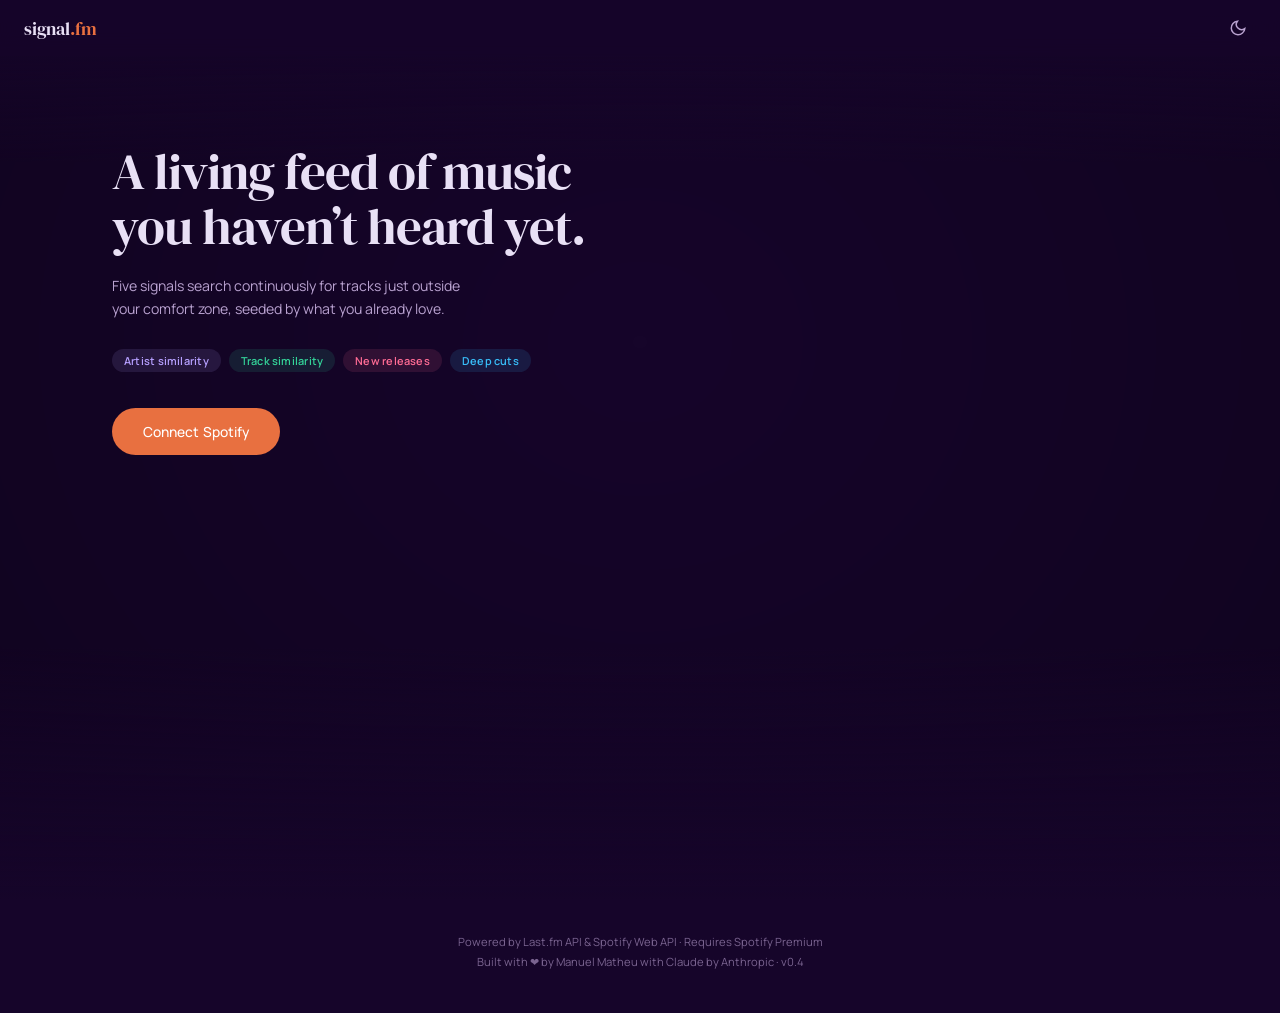
==== commit 1b8e799c: "polish: editorial welcome, fix banned now-playing stripe, remove dead chrome - Welcome screen: repla" ====
--- a/index.html
+++ b/index.html
@@ -1,224 +1,215 @@
-<!DOCTYPE html>
-<html lang="en">
-<head>
-  <meta charset="UTF-8">
-  <meta name="viewport" content="width=device-width, initial-scale=1.0">
-  <title>signal.fm -- discover what's next</title>
-  <link rel="preconnect" href="https://fonts.googleapis.com">
-  <link rel="preconnect" href="https://fonts.gstatic.com" crossorigin>
-  <link rel="stylesheet" href="https://fonts.googleapis.com/css2?family=DM+Serif+Display&family=Manrope:wght@400;500;600;700;800&display=swap">
-  <link rel="stylesheet" href="css/style.css">
-  <!-- Apply theme before render to prevent flash -->
-  <script>
-    (function() {
-      var theme = localStorage.getItem('mixtape_theme') || 'dark';
-      document.documentElement.setAttribute('data-theme', theme);
-    })();
-  </script>
-</head>
-<body>
-
-  <!-- Ambient background: crossfading album art atmosphere -->
-  <div id="ambient-bg" class="ambient-bg">
-    <img id="ambient-img-a" class="ambient-img" src="" alt="">
-    <img id="ambient-img-b" class="ambient-img" src="" alt="">
-  </div>
-
-  <!-- Header -->
-  <header class="app-header">
-    <div class="header-left">
-      <h1 class="logo">signal<span class="logo-dot">.fm</span></h1>
-    </div>
-    <div class="header-right">
-      <button id="theme-toggle" class="icon-btn" title="Toggle theme" aria-label="Toggle theme">
-        <svg class="icon-moon" width="18" height="18" viewBox="0 0 24 24" fill="none" stroke="currentColor" stroke-width="2"><path d="M21 12.79A9 9 0 1 1 11.21 3 7 7 0 0 0 21 12.79z"/></svg>
-        <svg class="icon-sun" width="18" height="18" viewBox="0 0 24 24" fill="none" stroke="currentColor" stroke-width="2"><circle cx="12" cy="12" r="5"/><line x1="12" y1="1" x2="12" y2="3"/><line x1="12" y1="21" x2="12" y2="23"/><line x1="4.22" y1="4.22" x2="5.64" y2="5.64"/><line x1="18.36" y1="18.36" x2="19.78" y2="19.78"/><line x1="1" y1="12" x2="3" y2="12"/><line x1="21" y1="12" x2="23" y2="12"/><line x1="4.22" y1="19.78" x2="5.64" y2="18.36"/><line x1="18.36" y1="5.64" x2="19.78" y2="4.22"/></svg>
-      </button>
-      <button id="save-playlist-btn" class="btn btn-secondary" style="display:none;">Save Playlist</button>
-      <button id="disconnect-btn" class="btn btn-secondary" style="display:none;">Disconnect</button>
-    </div>
-  </header>
-
-  <!-- Main layout -->
-  <div class="main-layout">
-
-    <!-- Feed -->
-    <main class="feed-container">
-      <!-- Pre-connect state -->
-      <div id="welcome-screen" class="welcome-screen">
-        <div class="welcome-content">
-          <h2>Discover what's next</h2>
-          <p>signal.fm builds a living feed of tracks you haven't heard yet, driven by what you already love.</p>
-          <div class="signal-cards">
-            <div class="signal-card">
-              <div class="signal-icon purple">
-                <svg width="18" height="18" viewBox="0 0 24 24" fill="none" stroke="currentColor" stroke-width="2" stroke-linecap="round" stroke-linejoin="round"><circle cx="9" cy="7" r="4"/><path d="M3 21v-2a4 4 0 0 1 4-4h4a4 4 0 0 1 4 4v2"/><path d="M16 3.13a4 4 0 0 1 0 7.75"/><path d="M21 21v-2a4 4 0 0 0-3-3.87"/></svg>
-              </div>
-              <div class="signal-card-text">
-                <strong>Artist similarity</strong>
-                <span>Explore artists related to your favourites</span>
-              </div>
-            </div>
-            <div class="signal-card">
-              <div class="signal-icon teal">
-                <svg width="18" height="18" viewBox="0 0 24 24" fill="none" stroke="currentColor" stroke-width="2" stroke-linecap="round" stroke-linejoin="round"><path d="M9 18V5l12-2v13"/><circle cx="6" cy="18" r="3"/><circle cx="18" cy="16" r="3"/></svg>
-              </div>
-              <div class="signal-card-text">
-                <strong>Track similarity</strong>
-                <span>Find tracks that sound like what you love</span>
-              </div>
-            </div>
-            <div class="signal-card">
-              <div class="signal-icon coral">
-                <svg width="18" height="18" viewBox="0 0 24 24" fill="none" stroke="currentColor" stroke-width="2" stroke-linecap="round" stroke-linejoin="round"><polygon points="13 2 3 14 12 14 11 22 21 10 12 10 13 2"/></svg>
-              </div>
-              <div class="signal-card-text">
-                <strong>New releases</strong>
-                <span>Fresh music from artists you follow</span>
-              </div>
-            </div>
-          </div>
-          <button id="welcome-connect-btn" class="btn btn-primary btn-large">Connect Spotify to start</button>
-        </div>
-      </div>
-
-      <!-- Loading state -->
-      <div id="feed-loading" class="feed-loading" style="display:none;">
-        <div class="spinner"></div>
-        <p>Building your discovery feed...</p>
-      </div>
-
-      <!-- Signal filters (shown when connected) -->
-      <div class="signal-filters" id="signal-filters" style="display:none;">
-        <span class="filters-label">Signals</span>
-        <label class="signal-chip chip-purple" for="toggle-artist-similar">
-          <input type="checkbox" id="toggle-artist-similar" checked>
-          Artist similarity
-        </label>
-        <label class="signal-chip chip-teal" for="toggle-track-similar">
-          <input type="checkbox" id="toggle-track-similar" checked>
-          Track similarity
-        </label>
-        <label class="signal-chip chip-coral" for="toggle-new-releases">
-          <input type="checkbox" id="toggle-new-releases" checked>
-          New releases
-        </label>
-        <label class="signal-chip chip-gold" for="toggle-lfm-recommended" id="toggle-row-lfm-recommended" style="display:none;">
-          <input type="checkbox" id="toggle-lfm-recommended" checked>
-          Last.fm picks
-        </label>
-        <button id="lfm-connect-btn" class="signal-chip chip-lfm-connect">Connect Last.fm</button>
-        <span id="lfm-rec-status" style="display:none;"></span>
-      </div>
-
-      <!-- Feed context / liner notes -->
-      <div id="feed-context" class="feed-context" style="display:none;">
-        <button id="feed-context-toggle" class="feed-context-toggle">
-          <span class="feed-context-title">About this feed</span>
-          <svg class="feed-context-chevron" width="14" height="14" viewBox="0 0 24 24" fill="none" stroke="currentColor" stroke-width="2"><polyline points="6 9 12 15 18 9"/></svg>
-        </button>
-        <div id="feed-context-body" class="feed-context-body">
-          <p id="feed-context-narrative" class="feed-context-narrative"></p>
-          <div id="feed-context-seeds" class="feed-context-seeds"></div>
-          <div id="feed-context-signals" class="feed-context-signals"></div>
-        </div>
-      </div>
-
-      <!-- Track feed -->
-      <div id="feed" class="track-list" style="display:none;"></div>
-
-      <!-- Infinite scroll sentinel -->
-      <div id="feed-sentinel" class="feed-sentinel"></div>
-
-      <!-- Empty state -->
-      <div id="feed-empty" class="feed-empty" style="display:none;">
-        <p>No tracks found. Try enabling more signals or connecting Last.fm for richer results.</p>
-      </div>
-    </main>
-  </div>
-
-  <!-- Player bar -->
-  <div id="player-bar" class="player-bar" style="display:none;">
-    <div class="player-track-info">
-      <img id="player-art" class="player-art" src="" alt="">
-      <div class="player-text">
-        <span id="player-track-name" class="player-track-name"></span>
-        <span id="player-artist-name" class="player-artist-name"></span>
-      </div>
-      <button id="player-heart" class="icon-btn player-heart" title="Like">
-        <svg width="18" height="18" viewBox="0 0 24 24" fill="none" stroke="currentColor" stroke-width="2"><path d="M20.84 4.61a5.5 5.5 0 0 0-7.78 0L12 5.67l-1.06-1.06a5.5 5.5 0 0 0-7.78 7.78l1.06 1.06L12 21.23l7.78-7.78 1.06-1.06a5.5 5.5 0 0 0 0-7.78z"/></svg>
-      </button>
-    </div>
-    <div class="player-controls">
-      <button id="player-prev" class="icon-btn" title="Previous">
-        <svg width="18" height="18" viewBox="0 0 24 24" fill="currentColor"><polygon points="19 20 9 12 19 4 19 20"/><line x1="5" y1="19" x2="5" y2="5" stroke="currentColor" stroke-width="2"/></svg>
-      </button>
-      <button id="player-play" class="icon-btn player-play-btn" title="Play">
-        <svg class="icon-play" width="22" height="22" viewBox="0 0 24 24" fill="currentColor"><polygon points="5 3 19 12 5 21 5 3"/></svg>
-        <svg class="icon-pause" width="22" height="22" viewBox="0 0 24 24" fill="currentColor" style="display:none;"><rect x="6" y="4" width="4" height="16"/><rect x="14" y="4" width="4" height="16"/></svg>
-      </button>
-      <button id="player-next" class="icon-btn" title="Next">
-        <svg width="18" height="18" viewBox="0 0 24 24" fill="currentColor"><polygon points="5 4 15 12 5 20 5 4"/><line x1="19" y1="5" x2="19" y2="19" stroke="currentColor" stroke-width="2"/></svg>
-      </button>
-    </div>
-    <div class="player-progress-wrap">
-      <span id="player-time-current" class="player-time">0:00</span>
-      <div id="player-progress-bar" class="player-progress-bar">
-        <div id="player-progress" class="player-progress"></div>
-      </div>
-      <span id="player-time-total" class="player-time">0:00</span>
-    </div>
-    <div class="player-volume-wrap">
-      <svg width="16" height="16" viewBox="0 0 24 24" fill="none" stroke="currentColor" stroke-width="2"><polygon points="11 5 6 9 2 9 2 15 6 15 11 19 11 5"/><path d="M19.07 4.93a10 10 0 0 1 0 14.14M15.54 8.46a5 5 0 0 1 0 7.07"/></svg>
-      <input type="range" id="player-volume" class="player-volume" min="0" max="100" value="70">
-    </div>
-  </div>
-
-  <!-- Footer -->
-  <footer class="app-footer">
-    <div>Powered by <a href="https://www.last.fm/api" target="_blank">Last.fm API</a> &amp; <a href="https://developer.spotify.com/" target="_blank">Spotify Web API</a> &middot; Requires Spotify Premium</div>
-    <div>Built with &#10084; by Manuel Matheu with <a href="https://claude.ai" target="_blank">Claude</a> by Anthropic &middot; <a href="#" id="changelog-link">v0.4</a></div>
-  </footer>
-
-  <!-- Changelog overlay -->
-  <div class="changelog-overlay" id="changelog-overlay" style="display:none;">
-    <div class="changelog-overlay-header">
-      <span class="changelog-overlay-title">Changelog</span>
-      <button class="changelog-overlay-close" id="changelog-close">&#10005;</button>
-    </div>
-    <iframe id="changelog-frame" class="changelog-overlay-frame" src="about:blank"></iframe>
-  </div>
-
-  <!-- Scripts: strict load order, no modules -->
-  <script src="https://sdk.scdn.co/spotify-player.js"></script>
-  <script src="js/config.js"></script>
-  <script src="js/spotify.js"></script>
-  <script src="js/lastfm.js"></script>
-  <script src="js/seeds.js"></script>
-  <script src="js/player.js"></script>
-  <script src="js/ui.js"></script>
-  <script>
-    (function() {
-      var link = document.getElementById('changelog-link');
-      var overlay = document.getElementById('changelog-overlay');
-      var close = document.getElementById('changelog-close');
-      var frame = document.getElementById('changelog-frame');
-      link.addEventListener('click', function(e) {
-        e.preventDefault();
-        frame.src = 'changelog.html';
-        overlay.style.display = 'flex';
-      });
-      close.addEventListener('click', function() {
-        overlay.style.display = 'none';
-        frame.src = 'about:blank';
-      });
-      document.addEventListener('keydown', function(e) {
-        if (e.key === 'Escape' && overlay.style.display !== 'none') {
-          overlay.style.display = 'none';
-          frame.src = 'about:blank';
-        }
-      });
-    })();
-  </script>
-</body>
-</html>
+<!DOCTYPE html>
+<html lang="en">
+<head>
+  <meta charset="UTF-8">
+  <meta name="viewport" content="width=device-width, initial-scale=1.0">
+  <title>signal.fm -- discover what's next</title>
+  <link rel="preconnect" href="https://fonts.googleapis.com">
+  <link rel="preconnect" href="https://fonts.gstatic.com" crossorigin>
+  <link rel="stylesheet" href="https://fonts.googleapis.com/css2?family=DM+Serif+Display&family=Manrope:wght@400;500;600;700;800&display=swap">
+  <link rel="icon" href="favicon.svg" type="image/svg+xml">
+  <link rel="stylesheet" href="css/style.css">
+  <!-- Apply theme before render to prevent flash -->
+  <script>
+    (function() {
+      var theme = localStorage.getItem('mixtape_theme') || 'dark';
+      document.documentElement.setAttribute('data-theme', theme);
+    })();
+  </script>
+</head>
+<body>
+
+  <!-- Ambient background: crossfading album art atmosphere -->
+  <div id="ambient-bg" class="ambient-bg">
+    <img id="ambient-img-a" class="ambient-img" src="" alt="">
+    <img id="ambient-img-b" class="ambient-img" src="" alt="">
+  </div>
+
+  <!-- Header -->
+  <header class="app-header">
+    <div class="header-left">
+      <h1 class="logo">signal<span class="logo-dot">.fm</span></h1>
+    </div>
+    <div class="header-right">
+      <button id="theme-toggle" class="icon-btn" title="Toggle theme" aria-label="Toggle theme">
+        <svg class="icon-moon" width="18" height="18" viewBox="0 0 24 24" fill="none" stroke="currentColor" stroke-width="2"><path d="M21 12.79A9 9 0 1 1 11.21 3 7 7 0 0 0 21 12.79z"/></svg>
+        <svg class="icon-sun" width="18" height="18" viewBox="0 0 24 24" fill="none" stroke="currentColor" stroke-width="2"><circle cx="12" cy="12" r="5"/><line x1="12" y1="1" x2="12" y2="3"/><line x1="12" y1="21" x2="12" y2="23"/><line x1="4.22" y1="4.22" x2="5.64" y2="5.64"/><line x1="18.36" y1="18.36" x2="19.78" y2="19.78"/><line x1="1" y1="12" x2="3" y2="12"/><line x1="21" y1="12" x2="23" y2="12"/><line x1="4.22" y1="19.78" x2="5.64" y2="18.36"/><line x1="18.36" y1="5.64" x2="19.78" y2="4.22"/></svg>
+      </button>
+      <button id="save-playlist-btn" class="btn btn-secondary" style="display:none;">Save Playlist</button>
+      <button id="disconnect-btn" class="btn btn-secondary" style="display:none;">Disconnect</button>
+    </div>
+  </header>
+
+  <!-- Main layout -->
+  <div class="main-layout">
+
+    <!-- Feed -->
+    <main class="feed-container">
+      <!-- Pre-connect state -->
+      <div id="welcome-screen" class="welcome-screen">
+        <div class="welcome-content">
+          <h2>A living feed of music<br>you haven&rsquo;t heard yet.</h2>
+          <p>Five signals search continuously for tracks just outside your comfort zone, seeded by what you already love.</p>
+          <div class="welcome-signals">
+            <span class="ws-chip ws-purple">Artist similarity</span>
+            <span class="ws-chip ws-teal">Track similarity</span>
+            <span class="ws-chip ws-coral">New releases</span>
+            <span class="ws-chip ws-amber">Deep cuts</span>
+          </div>
+          <button id="welcome-connect-btn" class="btn btn-primary btn-large">Connect Spotify</button>
+        </div>
+      </div>
+
+      <!-- Loading state -->
+      <div id="feed-loading" class="feed-loading" style="display:none;">
+        <div class="spinner"></div>
+        <p>Building your discovery feed...</p>
+      </div>
+
+      <!-- Signal filters (shown when connected) -->
+      <div class="signal-filters" id="signal-filters" style="display:none;">
+        <span class="filters-label">Signals</span>
+        <label class="signal-chip chip-purple" for="toggle-artist-similar">
+          <input type="checkbox" id="toggle-artist-similar" checked>
+          Artist similarity
+        </label>
+        <label class="signal-chip chip-teal" for="toggle-track-similar">
+          <input type="checkbox" id="toggle-track-similar" checked>
+          Track similarity
+        </label>
+        <label class="signal-chip chip-coral" for="toggle-new-releases">
+          <input type="checkbox" id="toggle-new-releases" checked>
+          New releases
+        </label>
+        <label class="signal-chip chip-amber" for="toggle-deep-cuts">
+          <input type="checkbox" id="toggle-deep-cuts" checked>
+          Deep cuts
+        </label>
+        <label class="signal-chip chip-gold" for="toggle-lfm-recommended" id="toggle-row-lfm-recommended" style="display:none;">
+          <input type="checkbox" id="toggle-lfm-recommended" checked>
+          Last.fm picks
+        </label>
+        <button id="lfm-connect-btn" class="signal-chip chip-lfm-connect">Connect Last.fm</button>
+      </div>
+
+      <!-- Generate screen (shown after seeds load, before feed is generated) -->
+      <div id="generate-screen" class="generate-screen" style="display:none;">
+        <div class="generate-screen-inner">
+          <h2 class="generate-screen-title">Ready when you are</h2>
+          <p class="generate-screen-tagline">Adjust the signals above, then launch your feed of tracks you haven&rsquo;t heard yet.</p>
+          <button id="generate-feed-btn" class="btn btn-primary btn-large">Generate my feed &rarr;</button>
+          <span id="generate-lfm-hint" class="generate-lfm-hint" style="display:none;">Connect Last.fm above for personalised picks</span>
+        </div>
+      </div>
+
+      <!-- Feed context / liner notes -->
+      <div id="feed-context" class="feed-context" style="display:none;">
+        <button id="feed-context-toggle" class="feed-context-toggle">
+          <span class="feed-context-title">About this feed</span>
+          <svg class="feed-context-chevron" width="14" height="14" viewBox="0 0 24 24" fill="none" stroke="currentColor" stroke-width="2"><polyline points="6 9 12 15 18 9"/></svg>
+        </button>
+        <div id="feed-context-body" class="feed-context-body">
+          <p id="feed-context-narrative" class="feed-context-narrative"></p>
+          <div id="feed-context-seeds" class="feed-context-seeds"></div>
+          <div id="feed-context-signals" class="feed-context-signals"></div>
+        </div>
+      </div>
+
+      <!-- Track feed -->
+      <div id="feed" class="track-list" style="display:none;"></div>
+
+      <!-- Infinite scroll sentinel -->
+      <div id="feed-sentinel" class="feed-sentinel"></div>
+
+      <!-- Empty state -->
+      <div id="feed-empty" class="feed-empty" style="display:none;">
+        <p>No tracks found. Try enabling more signals or connecting Last.fm for richer results.</p>
+      </div>
+    </main>
+  </div>
+
+  <!-- Player bar -->
+  <div id="player-bar" class="player-bar" style="display:none;">
+    <div class="player-track-info">
+      <img id="player-art" class="player-art" src="" alt="">
+      <div class="player-text">
+        <span id="player-track-name" class="player-track-name"></span>
+        <span id="player-artist-name" class="player-artist-name"></span>
+      </div>
+    </div>
+    <button id="player-heart" class="icon-btn player-heart" title="Like">
+      <svg width="18" height="18" viewBox="0 0 24 24" fill="none" stroke="currentColor" stroke-width="2"><path d="M20.84 4.61a5.5 5.5 0 0 0-7.78 0L12 5.67l-1.06-1.06a5.5 5.5 0 0 0-7.78 7.78l1.06 1.06L12 21.23l7.78-7.78 1.06-1.06a5.5 5.5 0 0 0 0-7.78z"/></svg>
+    </button>
+    <div class="player-controls">
+      <button id="player-prev" class="icon-btn" title="Previous">
+        <svg width="18" height="18" viewBox="0 0 24 24" fill="currentColor"><polygon points="19 20 9 12 19 4 19 20"/><line x1="5" y1="19" x2="5" y2="5" stroke="currentColor" stroke-width="2"/></svg>
+      </button>
+      <button id="player-play" class="icon-btn player-play-btn" title="Play">
+        <svg class="icon-play" width="22" height="22" viewBox="0 0 24 24" fill="currentColor"><polygon points="5 3 19 12 5 21 5 3"/></svg>
+        <svg class="icon-pause" width="22" height="22" viewBox="0 0 24 24" fill="currentColor" style="display:none;"><rect x="6" y="4" width="4" height="16"/><rect x="14" y="4" width="4" height="16"/></svg>
+      </button>
+      <button id="player-next" class="icon-btn" title="Next">
+        <svg width="18" height="18" viewBox="0 0 24 24" fill="currentColor"><polygon points="5 4 15 12 5 20 5 4"/><line x1="19" y1="5" x2="19" y2="19" stroke="currentColor" stroke-width="2"/></svg>
+      </button>
+    </div>
+    <div class="player-progress-wrap">
+      <span id="player-time-current" class="player-time">0:00</span>
+      <div id="player-progress-bar" class="player-progress-bar">
+        <div id="player-progress" class="player-progress"></div>
+      </div>
+      <span id="player-time-total" class="player-time">0:00</span>
+    </div>
+    <div class="player-volume-wrap">
+      <svg width="16" height="16" viewBox="0 0 24 24" fill="none" stroke="currentColor" stroke-width="2"><polygon points="11 5 6 9 2 9 2 15 6 15 11 19 11 5"/><path d="M19.07 4.93a10 10 0 0 1 0 14.14M15.54 8.46a5 5 0 0 1 0 7.07"/></svg>
+      <input type="range" id="player-volume" class="player-volume" min="0" max="100" value="70">
+    </div>
+  </div>
+
+  <!-- Footer -->
+  <footer class="app-footer">
+    <div>Powered by <a href="https://www.last.fm/api" target="_blank">Last.fm API</a> &amp; <a href="https://developer.spotify.com/" target="_blank">Spotify Web API</a> &middot; Requires Spotify Premium</div>
+    <div>Built with &#10084; by Manuel Matheu with <a href="https://claude.ai" target="_blank">Claude</a> by Anthropic &middot; <a href="#" id="changelog-link">v0.4</a></div>
+  </footer>
+
+  <!-- Changelog overlay -->
+  <div class="changelog-overlay" id="changelog-overlay" style="display:none;">
+    <div class="changelog-overlay-header">
+      <span class="changelog-overlay-title">Changelog</span>
+      <button class="changelog-overlay-close" id="changelog-close">&#10005;</button>
+    </div>
+    <iframe id="changelog-frame" class="changelog-overlay-frame" src="about:blank"></iframe>
+  </div>
+
+  <!-- Scripts: strict load order, no modules -->
+  <script src="https://sdk.scdn.co/spotify-player.js"></script>
+  <script src="js/config.js"></script>
+  <script src="js/spotify.js"></script>
+  <script src="js/lastfm.js"></script>
+  <script src="js/seeds.js"></script>
+  <script src="js/player.js"></script>
+  <script src="js/ui.js"></script>
+  <script>
+    (function() {
+      var link = document.getElementById('changelog-link');
+      var overlay = document.getElementById('changelog-overlay');
+      var close = document.getElementById('changelog-close');
+      var frame = document.getElementById('changelog-frame');
+      link.addEventListener('click', function(e) {
+        e.preventDefault();
+        frame.src = 'changelog.html';
+        overlay.style.display = 'flex';
+      });
+      close.addEventListener('click', function() {
+        overlay.style.display = 'none';
+        frame.src = 'about:blank';
+      });
+      document.addEventListener('keydown', function(e) {
+        if (e.key === 'Escape' && overlay.style.display !== 'none') {
+          overlay.style.display = 'none';
+          frame.src = 'about:blank';
+        }
+      });
+    })();
+  </script>
+</body>
+</html>
--- a/css/style.css
+++ b/css/style.css
@@ -1,982 +1,955 @@
-/* signal.fm -- style.css v2
-   Design system: Neon Pulse, Manrope, cinematic music-forward */
-
-@import url('https://fonts.googleapis.com/css2?family=DM+Serif+Display&family=Manrope:wght@400;500;600;700;800&display=swap');
-
-/* ---- Reset ---- */
-*, *::before, *::after { box-sizing: border-box; margin: 0; padding: 0; }
-
-/* ---- Ambient background -- crossfading album art atmosphere ---- */
-.ambient-bg {
-  position: fixed;
-  inset: 0;
-  z-index: -2;
-  overflow: hidden;
-  pointer-events: none;
-}
-.ambient-img {
-  position: absolute;
-  inset: -80px;
-  width: calc(100% + 160px);
-  height: calc(100% + 160px);
-  object-fit: cover;
-  filter: blur(80px) saturate(1.8);
-  opacity: 0;
-  transition: opacity 1.4s ease;
-  transform: scale(1.1);
-}
-.ambient-img.active { opacity: 0.35; }
-[data-theme="light"] .ambient-img.active { opacity: 0.20; }
-
-/* Gradient overlay for readability */
-body::before {
-  content: '';
-  position: fixed;
-  inset: 0;
-  z-index: -1;
-  background:
-    linear-gradient(180deg, var(--bg) 0%, transparent 18%, transparent 72%, var(--bg) 100%),
-    radial-gradient(ellipse at 50% 38%, transparent 0%, rgba(0,0,0,0.25) 100%);
-  pointer-events: none;
-}
-[data-theme="light"] body::before {
-  background:
-    linear-gradient(180deg, var(--bg) 0%, transparent 18%, transparent 72%, var(--bg) 100%);
-}
-
-/* ---- Design tokens: Light (Pastel Neon) ---- */
-:root {
-  --bg:            #faf9ff;
-  --bg-2:          #f0ecff;
-  --surface:       #ffffff;
-  --surface-2:     #ede8ff;
-  --border:        rgba(124, 58, 237, 0.08);
-  --border-s:      rgba(124, 58, 237, 0.16);
-  --fg:            #1a0d2e;
-  --fg-2:          #5a4875;
-  --fg-3:          #9b88b8;
-
-  --accent:        #c55f38;
-  --accent-glow:   rgba(197, 95, 56, 0.20);
-  --accent-dim:    rgba(197, 95, 56, 0.10);
-
-  --purple:        #7c3aed;
-  --purple-bg:     rgba(124, 58, 237, 0.10);
-  --teal:          #059669;
-  --teal-bg:       rgba(5, 150, 105, 0.10);
-  --coral:         #e0185a;
-  --coral-bg:      rgba(224, 24, 90, 0.10);
-  --gold:          #b45309;
-  --gold-bg:       rgba(180, 83, 9, 0.10);
-
-  --card-shadow:       0 2px 12px rgba(124, 58, 237, 0.07);
-  --card-shadow-hover: 0 6px 32px rgba(124, 58, 237, 0.12);
-  --input-bg:      #f5f2ff;
-  --error-bg:      #fff1f2;
-  --hover:         rgba(0, 0, 0, 0.04);
-  --hover-s:       rgba(0, 0, 0, 0.07);
-
-  --header-bg:     rgba(250, 249, 255, 0.88);
-  --player-bg:     rgba(252, 250, 255, 0.92);
-  --player-border: rgba(124, 58, 237, 0.07);
-  --progress-bg:   #ddd8f0;
-  --progress-fill: var(--accent);
-
-  --radius-s: 6px;
-  --radius-m: 10px;
-  --radius-l: 16px;
-
-  --ease-out:      cubic-bezier(0.0, 0.0, 0.2, 1);
-  --ease-in-out:   cubic-bezier(0.4, 0.0, 0.2, 1);
-}
-
-/* ---- Design tokens: Dark (Neon Pulse) ---- */
-[data-theme="dark"] {
-  --bg:            #16052a;
-  --bg-2:          #1c0b35;
-  --surface:       #21103d;
-  --surface-2:     #2a1850;
-  --border:        rgba(185, 162, 208, 0.10);
-  --border-s:      rgba(185, 162, 208, 0.20);
-  --fg:            #e8e0f5;
-  --fg-2:          #b9a2d0;
-  --fg-3:          #7a6490;
-
-  --accent:        #e87040;
-  --accent-glow:   rgba(232, 112, 64, 0.28);
-  --accent-dim:    rgba(232, 112, 64, 0.14);
-
-  --purple:        #b6a0ff;
-  --purple-bg:     rgba(182, 160, 255, 0.12);
-  --teal:          #34d399;
-  --teal-bg:       rgba(52, 211, 153, 0.12);
-  --coral:         #ff6c95;
-  --coral-bg:      rgba(255, 108, 149, 0.12);
-  --gold:          #f59e0b;
-  --gold-bg:       rgba(245, 158, 11, 0.12);
-
-  --card-shadow:       0 4px 24px rgba(0, 0, 0, 0.56);
-  --card-shadow-hover: 0 8px 64px rgba(182, 160, 255, 0.08);
-  --input-bg:      #120440;
-  --error-bg:      #1a0a0a;
-  --hover:         rgba(255, 255, 255, 0.04);
-  --hover-s:       rgba(255, 255, 255, 0.07);
-
-  --header-bg:     rgba(22, 5, 42, 0.88);
-  --player-bg:     rgba(22, 5, 42, 0.92);
-  --player-border: rgba(182, 160, 255, 0.10);
-  --progress-bg:   #3a2060;
-  --progress-fill: var(--accent);
-}
-
-/* ---- Theme icon visibility ---- */
-[data-theme="dark"] .icon-moon { display: none; }
-[data-theme="dark"] .icon-sun  { display: inline; }
-:root .icon-sun,  [data-theme="light"] .icon-sun  { display: none; }
-:root .icon-moon, [data-theme="light"] .icon-moon { display: inline; }
-
-/* ---- Base ---- */
-html { font-size: 15px; }
-body {
-  font-family: 'Manrope', -apple-system, BlinkMacSystemFont, 'Segoe UI', sans-serif;
-  background: var(--bg);
-  color: var(--fg);
-  min-height: 100vh;
-  transition: background 0.2s, color 0.2s;
-  -webkit-font-smoothing: antialiased;
-  -moz-osx-font-smoothing: grayscale;
-}
-body.has-player { padding-bottom: 90px; }
-
-a { color: var(--accent); text-decoration: none; }
-a:hover { text-decoration: underline; }
-
-/* ---- Buttons ---- */
-.btn {
-  display: inline-flex;
-  align-items: center;
-  gap: 6px;
-  padding: 8px 16px;
-  border: 1px solid var(--border-s);
-  border-radius: var(--radius-s);
-  background: var(--surface);
-  color: var(--fg);
-  font-size: 0.82rem;
-  font-weight: 500;
-  font-family: inherit;
-  letter-spacing: 0.005em;
-  cursor: pointer;
-  transition: background 150ms, border-color 150ms, box-shadow 150ms, opacity 150ms;
-  white-space: nowrap;
-}
-.btn:hover {
-  border-color: var(--fg-3);
-  background: var(--surface-2);
-}
-.btn-primary {
-  background: var(--accent);
-  color: #fff;
-  border-color: transparent;
-  border-radius: 100px;
-}
-.btn-primary:hover {
-  opacity: 0.88;
-  background: var(--accent);
-  box-shadow: 0 0 20px var(--accent-glow);
-}
-.btn-secondary { background: transparent; }
-.btn-small  { padding: 5px 10px; font-size: 0.78rem; }
-/* btn-large pairs with btn-primary for CTAs; all large buttons are pill-shaped by intent */
-.btn-large  { padding: 13px 30px; font-size: 0.92rem; border-radius: 100px; }
-
-.icon-btn {
-  display: inline-flex;
-  align-items: center;
-  justify-content: center;
-  width: 36px;
-  height: 36px;
-  border: none;
-  border-radius: 50%;
-  background: transparent;
-  color: var(--fg-2);
-  cursor: pointer;
-  transition: background 150ms, color 150ms, transform 150ms;
-  flex-shrink: 0;
-}
-.icon-btn:hover {
-  background: var(--hover-s);
-  color: var(--fg);
-}
-
-/* ---- Input ---- */
-.input-field {
-  padding: 8px 12px;
-  border: 1px solid var(--border-s);
-  border-radius: var(--radius-s);
-  background: var(--input-bg);
-  color: var(--fg);
-  font-size: 0.82rem;
-  font-family: inherit;
-  outline: none;
-  transition: border-color 150ms, box-shadow 150ms;
-}
-.input-field:focus {
-  border-color: var(--accent);
-  box-shadow: 0 0 0 3px var(--accent-dim);
-}
-.input-field::placeholder { color: var(--fg-3); }
-
-/* ---- Header ---- */
-.app-header {
-  display: flex;
-  align-items: center;
-  justify-content: space-between;
-  padding: 0 24px;
-  height: 56px;
-  background: var(--header-bg);
-  backdrop-filter: blur(20px);
-  -webkit-backdrop-filter: blur(20px);
-  position: sticky;
-  top: 0;
-  z-index: 100;
-}
-.header-left { display: flex; align-items: center; gap: 12px; }
-.header-right { display: flex; align-items: center; gap: 6px; }
-.hamburger-btn { display: none; }
-
-.logo {
-  font-family: 'DM Serif Display', serif;
-  font-size: 1.2rem;
-  font-weight: 400;
-  letter-spacing: -0.01em;
-  color: var(--fg);
-}
-.logo-dot { color: var(--accent); }
-
-/* ---- Main layout ---- */
-.main-layout {
-  display: flex;
-  max-width: 1200px;
-  margin: 0 auto;
-  min-height: calc(100vh - 56px);
-}
-
-/* ---- Sidebar ---- */
-.sidebar {
-  width: 256px;
-  flex-shrink: 0;
-  padding: 24px 20px;
-  overflow-y: auto;
-  max-height: calc(100vh - 56px);
-  position: sticky;
-  top: 56px;
-}
-.sidebar-section { margin-bottom: 32px; }
-.sidebar-title {
-  font-size: 0.67rem;
-  text-transform: uppercase;
-  letter-spacing: 0.1em;
-  font-weight: 600;
-  color: var(--fg-3);
-  margin-bottom: 14px;
-}
-.sidebar-hint {
-  font-size: 0.78rem;
-  color: var(--fg-2);
-  margin-top: 8px;
-  line-height: 1.55;
-}
-
-.toggle-row {
-  display: flex;
-  align-items: center;
-  gap: 10px;
-  padding: 7px 0;
-  cursor: pointer;
-  font-size: 0.84rem;
-  color: var(--fg);
-  transition: color 150ms;
-}
-.toggle-row input[type="checkbox"] {
-  accent-color: var(--accent);
-  width: 16px;
-  height: 16px;
-  flex-shrink: 0;
-  cursor: pointer;
-}
-.toggle-label { flex: 1; }
-
-/* Signal badges -- soft tinted pills */
-.badge {
-  font-size: 0.62rem;
-  padding: 2px 7px;
-  border-radius: 100px;
-  font-weight: 600;
-  text-transform: uppercase;
-  letter-spacing: 0.04em;
-  white-space: nowrap;
-}
-.badge-purple { background: var(--purple-bg); color: var(--purple); }
-.badge-teal   { background: var(--teal-bg);   color: var(--teal); }
-.badge-coral  { background: var(--coral-bg);  color: var(--coral); }
-.badge-gold   { background: var(--gold-bg);   color: var(--gold); }
-
-/* ---- Signal filter chips ---- */
-.signal-filters {
-  display: flex;
-  align-items: center;
-  flex-wrap: wrap;
-  gap: 6px;
-  margin-bottom: 16px;
-  padding: 0 2px;
-}
-.filters-label {
-  font-size: 0.67rem;
-  font-weight: 600;
-  letter-spacing: 0.1em;
-  text-transform: uppercase;
-  color: var(--fg-3);
-  margin-right: 4px;
-  flex-shrink: 0;
-}
-.signal-chip {
-  display: inline-flex;
-  align-items: center;
-  gap: 6px;
-  padding: 5px 12px;
-  border-radius: 100px;
-  font-size: 0.78rem;
-  font-weight: 600;
-  font-family: inherit;
-  cursor: pointer;
-  border: none;
-  line-height: 1;
-  user-select: none;
-  transition: opacity 150ms, background 150ms;
-}
-.signal-chip input[type="checkbox"] { display: none; }
-.chip-purple { background: var(--purple-bg); color: var(--purple); }
-.chip-teal   { background: var(--teal-bg);   color: var(--teal); }
-.chip-coral  { background: var(--coral-bg);  color: var(--coral); }
-.chip-gold   { background: var(--gold-bg);   color: var(--gold); }
-.signal-chip:has(input:not(:checked)) { opacity: 0.35; }
-.signal-chip:hover { opacity: 1 !important; }
-.chip-lfm-connect {
-  background: transparent;
-  color: var(--fg-3);
-  border: 1px solid var(--border-s);
-  font-size: 0.75rem;
-  font-weight: 500;
-}
-.chip-lfm-connect:hover { background: var(--hover-s); color: var(--fg-2); }
-
-.lfm-input-row { display: flex; gap: 6px; }
-.lfm-input-row .input-field { flex: 1; min-width: 0; }
-.lfm-auth-row { display: flex; align-items: center; gap: 8px; margin-top: 8px; flex-wrap: wrap; }
-
-.seed-list { max-height: 300px; overflow-y: auto; }
-.seed-item {
-  display: flex;
-  align-items: center;
-  justify-content: space-between;
-  padding: 5px 0;
-  font-size: 0.82rem;
-  color: var(--fg);
-}
-.seed-weight {
-  font-size: 0.72rem;
-  color: var(--fg-2);
-  font-variant-numeric: tabular-nums;
-  background: var(--surface-2);
-  padding: 1px 6px;
-  border-radius: 4px;
-}
-
-/* ---- Welcome screen ---- */
-.welcome-screen {
-  flex: 1;
-  display: flex;
-  align-items: center;
-  justify-content: center;
-  padding: 48px 24px;
-}
-.welcome-content {
-  text-align: center;
-  max-width: 460px;
-}
-.welcome-content h2 {
-  font-family: 'DM Serif Display', serif;
-  font-size: 2.8rem;
-  font-weight: 400;
-  letter-spacing: -0.01em;
-  line-height: 1.1;
-  margin-bottom: 14px;
-}
-.welcome-content > p {
-  color: var(--fg-2);
-  margin-bottom: 32px;
-  line-height: 1.65;
-  font-size: 0.92rem;
-}
-.signal-cards {
-  display: flex;
-  flex-direction: column;
-  gap: 8px;
-  margin-bottom: 32px;
-  text-align: left;
-}
-.signal-card {
-  display: flex;
-  align-items: center;
-  gap: 14px;
-  padding: 14px 16px;
-  background: var(--surface);
-  border-radius: var(--radius-m);
-  transition: background 150ms;
-}
-.signal-card:hover {
-  background: var(--surface-2);
-}
-.signal-icon {
-  width: 36px;
-  height: 36px;
-  display: flex;
-  align-items: center;
-  justify-content: center;
-  border-radius: 8px;
-  flex-shrink: 0;
-}
-.signal-icon.purple { background: var(--purple-bg); color: var(--purple); }
-.signal-icon.teal   { background: var(--teal-bg);   color: var(--teal); }
-.signal-icon.coral  { background: var(--coral-bg);  color: var(--coral); }
-.signal-card-text strong {
-  font-size: 0.87rem;
-  font-weight: 600;
-  display: block;
-  color: var(--fg);
-}
-.signal-card-text span {
-  font-size: 0.79rem;
-  color: var(--fg-2);
-  margin-top: 1px;
-  display: block;
-}
-
-/* ---- Feed ---- */
-.feed-container {
-  flex: 1;
-  padding: 24px;
-  min-width: 0;
-}
-
-.track-list {
-  border-radius: var(--radius-m);
-  overflow: hidden;
-}
-
-.feed-loading {
-  display: flex;
-  flex-direction: column;
-  align-items: center;
-  justify-content: center;
-  padding: 80px 20px;
-  color: var(--fg-2);
-  gap: 16px;
-  font-size: 0.85rem;
-  font-weight: 500;
-}
-
-.spinner {
-  width: 22px;
-  height: 22px;
-  border: 2px solid var(--border-s);
-  border-top-color: var(--accent);
-  border-radius: 50%;
-  animation: spin 0.75s linear infinite;
-}
-@keyframes spin { to { transform: rotate(360deg); } }
-
-.feed-sentinel { height: 1px; }
-
-.feed-empty {
-  text-align: center;
-  padding: 64px 20px;
-  color: var(--fg-2);
-  font-size: 0.85rem;
-  line-height: 1.65;
-}
-
-/* ---- Sidebar backdrop (mobile drawer overlay) ---- */
-.sidebar-backdrop {
-  display: none;
-  position: fixed;
-  inset: 0;
-  background: rgba(0, 0, 0, 0.5);
-  z-index: 149;
-  opacity: 0;
-  transition: opacity 200ms var(--ease-out);
-}
-.sidebar-backdrop.active {
-  display: block;
-  opacity: 1;
-}
-
-/* ---- Feed context / liner notes ---- */
-.feed-context {
-  background: var(--surface);
-  border-radius: var(--radius-m);
-  margin-bottom: 16px;
-  overflow: hidden;
-}
-.feed-context-toggle {
-  display: flex;
-  align-items: center;
-  justify-content: space-between;
-  width: 100%;
-  padding: 14px 16px;
-  border: none;
-  background: none;
-  cursor: pointer;
-  color: var(--fg);
-  font-family: 'DM Serif Display', serif;
-  font-size: 1rem;
-  font-weight: 400;
-}
-.feed-context-toggle:hover { background: var(--hover-s); }
-.feed-context-chevron { transition: transform 200ms var(--ease-out); flex-shrink: 0; }
-.feed-context.collapsed .feed-context-chevron { transform: rotate(-90deg); }
-.feed-context-body { padding: 0 16px 16px; }
-.feed-context.collapsed .feed-context-body { display: none; }
-.feed-context-narrative {
-  font-size: 0.82rem;
-  color: var(--fg-2);
-  line-height: 1.6;
-  margin-bottom: 12px;
-}
-.feed-context-seeds {
-  display: flex;
-  flex-wrap: wrap;
-  gap: 6px;
-  margin-bottom: 10px;
-}
-.feed-context-seed-pill {
-  background: var(--purple-bg, rgba(139, 92, 246, 0.12));
-  color: var(--purple, #8b5cf6);
-  font-size: 0.72rem;
-  font-weight: 600;
-  padding: 3px 10px;
-  border-radius: 100px;
-}
-.feed-context-signals {
-  display: flex;
-  flex-wrap: wrap;
-  gap: 6px;
-}
-
-/* ---- Track list (playlist-style rows) ---- */
-
-.track-item {
-  display: flex;
-  align-items: center;
-  gap: 12px;
-  padding: 9px 14px;
-  cursor: pointer;
-  transition: background 100ms, transform 150ms var(--ease-out);
-  animation: rowIn 0.22s var(--ease-out) both;
-}
-.track-item:hover { background: var(--hover-s); transform: translateX(2px); }
-.track-item.now-playing { background: var(--accent-dim); box-shadow: inset 3px 0 0 var(--accent); }
-.track-item.now-playing .track-name { color: var(--accent); }
-.track-item.now-playing .track-thumb { box-shadow: 0 0 14px var(--accent-glow); }
-@keyframes rowIn {
-  from { opacity: 0; transform: translateX(-6px); }
-  to   { opacity: 1; transform: translateX(0); }
-}
-
-/* Track number / play icon swap */
-.track-num-wrap {
-  position: relative;
-  width: 24px;
-  align-self: stretch;
-  flex-shrink: 0;
-}
-.track-num {
-  position: absolute;
-  inset: 0;
-  display: flex;
-  align-items: center;
-  justify-content: flex-end;
-  font-size: 0.73rem;
-  color: var(--fg-2);
-  transition: opacity 100ms;
-}
-.track-play-icon {
-  position: absolute;
-  inset: 0;
-  display: flex;
-  align-items: center;
-  justify-content: flex-end;
-  color: var(--fg);
-  opacity: 0;
-  transition: opacity 100ms;
-}
-.track-item:hover .track-num { opacity: 0; }
-.track-item:hover .track-play-icon { opacity: 1; }
-.track-item.now-playing .track-num { opacity: 0; }
-.track-item.now-playing .track-play-icon { opacity: 1; color: var(--accent); }
-
-/* Thumbnail */
-.track-thumb {
-  width: 40px;
-  height: 40px;
-  border-radius: 4px;
-  object-fit: cover;
-  background: var(--surface-2);
-  flex-shrink: 0;
-}
-
-/* Text info */
-.track-info { flex: 1; min-width: 0; }
-.track-name {
-  font-size: 0.86rem;
-  font-weight: 500;
-  white-space: nowrap;
-  overflow: hidden;
-  text-overflow: ellipsis;
-  color: var(--fg);
-  line-height: 1.3;
-}
-.track-artist {
-  font-size: 0.76rem;
-  color: var(--fg-2);
-  white-space: nowrap;
-  overflow: hidden;
-  text-overflow: ellipsis;
-  margin-top: 2px;
-}
-
-/* Source badges -- soft tinted pills */
-.track-source-badge {
-  font-size: 0.60rem;
-  padding: 2px 7px;
-  border-radius: 100px;
-  font-weight: 600;
-  letter-spacing: 0.03em;
-  white-space: nowrap;
-  flex-shrink: 0;
-}
-.source-artist_similar  { background: var(--purple-bg); color: var(--purple); }
-.source-track_similar   { background: var(--teal-bg);   color: var(--teal); }
-.source-new_release     { background: var(--coral-bg);  color: var(--coral); }
-.source-lfm_recommended { background: var(--gold-bg);   color: var(--gold); }
-
-/* Duration */
-.track-duration {
-  font-size: 0.73rem;
-  color: var(--fg-2);
-  font-variant-numeric: tabular-nums;
-  flex-shrink: 0;
-  min-width: 32px;
-  text-align: right;
-}
-
-/* Heart button */
-.card-heart-btn {
-  background: none;
-  border: none;
-  cursor: pointer;
-  display: inline-flex;
-  align-items: center;
-  justify-content: center;
-  padding: 4px;
-  color: var(--fg-2);
-  opacity: 0.2;
-  flex-shrink: 0;
-  transition: opacity 120ms, color 120ms;
-}
-.track-item:hover .card-heart-btn { opacity: 0.5; }
-.card-heart-btn:hover { opacity: 1 !important; color: var(--accent); }
-.card-heart-btn.liked { color: var(--accent); opacity: 0.9; }
-
-/* ---- Player bar ---- */
-.player-bar {
-  position: fixed;
-  bottom: 0;
-  left: 0;
-  right: 0;
-  height: 80px;
-  background: var(--player-bg);
-  border-top: 1px solid var(--player-border);
-  backdrop-filter: blur(32px) saturate(200%);
-  -webkit-backdrop-filter: blur(32px) saturate(200%);
-  display: flex;
-  align-items: center;
-  padding: 0 20px;
-  gap: 16px;
-  z-index: 200;
-  transition: box-shadow 0.6s ease;
-}
-.player-bar.is-playing {
-  box-shadow: 0 -4px 40px var(--accent-dim), 0 0 80px rgba(232,112,64,0.06);
-}
-
-.player-track-info {
-  display: flex;
-  align-items: center;
-  gap: 12px;
-  min-width: 220px;
-  max-width: 300px;
-}
-.player-art {
-  width: 52px;
-  height: 52px;
-  border-radius: var(--radius-s);
-  object-fit: cover;
-  background: var(--surface-2);
-  box-shadow: 0 2px 12px rgba(0,0,0,0.35);
-  flex-shrink: 0;
-  transition: width 0.4s ease, height 0.4s ease, box-shadow 0.4s ease, border-radius 0.4s ease;
-}
-.player-bar.is-playing .player-art {
-  width: 58px;
-  height: 58px;
-  border-radius: 8px;
-  box-shadow: 0 0 20px var(--accent-glow), 0 4px 20px rgba(0,0,0,0.4);
-}
-.player-text {
-  display: flex;
-  flex-direction: column;
-  min-width: 0;
-}
-.player-track-name {
-  font-size: 0.84rem;
-  font-weight: 600;
-  white-space: nowrap;
-  overflow: hidden;
-  text-overflow: ellipsis;
-  color: var(--fg);
-}
-.player-artist-name {
-  font-size: 0.74rem;
-  color: var(--fg-2);
-  white-space: nowrap;
-  overflow: hidden;
-  text-overflow: ellipsis;
-  margin-top: 2px;
-}
-
-.player-heart { color: var(--fg-2); }
-.player-heart:hover { color: var(--accent); }
-.player-heart.liked { color: var(--accent); }
-.player-heart.liked svg { fill: var(--accent); stroke: var(--accent); }
-
-.player-controls {
-  display: flex;
-  align-items: center;
-  gap: 2px;
-}
-.player-play-btn {
-  width: 42px;
-  height: 42px;
-  background: var(--accent) !important;
-  color: #fff !important;
-}
-.player-play-btn:hover {
-  opacity: 0.88;
-  box-shadow: 0 0 20px var(--accent-glow);
-  transform: scale(1.06);
-}
-@keyframes breathe {
-  0%, 100% { box-shadow: 0 0 8px var(--accent-glow); }
-  50%       { box-shadow: 0 0 22px var(--accent-glow), 0 0 44px rgba(232,112,64,0.1); }
-}
-.player-bar.is-playing .player-play-btn {
-  animation: breathe 3s ease-in-out infinite;
-}
-
-.player-progress-wrap {
-  flex: 1;
-  display: flex;
-  align-items: center;
-  gap: 10px;
-  min-width: 0;
-}
-.player-time {
-  font-size: 0.68rem;
-  color: var(--fg-2);
-  font-variant-numeric: tabular-nums;
-  min-width: 34px;
-  text-align: center;
-}
-.player-progress-bar {
-  flex: 1;
-  height: 3px;
-  background: var(--progress-bg);
-  border-radius: 3px;
-  cursor: pointer;
-  position: relative;
-  transition: height 150ms;
-}
-.player-progress-bar:hover { height: 5px; }
-.player-progress {
-  height: 100%;
-  background: var(--progress-fill);
-  border-radius: 3px;
-  width: 0;
-  transition: width 0.3s linear;
-}
-
-.player-volume-wrap {
-  display: flex;
-  align-items: center;
-  gap: 8px;
-  color: var(--fg-2);
-  min-width: 120px;
-}
-.player-volume {
-  -webkit-appearance: none;
-  appearance: none;
-  width: 80px;
-  height: 3px;
-  background: var(--progress-bg);
-  border-radius: 3px;
-  outline: none;
-  cursor: pointer;
-}
-.player-volume::-webkit-slider-thumb {
-  -webkit-appearance: none;
-  width: 12px;
-  height: 12px;
-  border-radius: 50%;
-  background: var(--fg);
-  cursor: pointer;
-}
-.player-volume::-moz-range-thumb {
-  width: 12px;
-  height: 12px;
-  border-radius: 50%;
-  background: var(--fg);
-  cursor: pointer;
-  border: none;
-}
-
-/* ---- Footer ---- */
-.app-footer {
-  text-align: center;
-  padding: 32px 20px 40px;
-  font-size: 0.75rem;
-  color: var(--fg-3);
-  line-height: 1.8;
-}
-.app-footer a {
-  color: var(--fg-3);
-  text-decoration: none;
-  transition: color 0.15s;
-}
-.app-footer a:hover { color: var(--accent); text-decoration: none; }
-
-/* ---- Changelog overlay ---- */
-.changelog-overlay {
-  position: fixed;
-  inset: 0;
-  background: var(--bg);
-  z-index: 1000;
-  display: flex;
-  flex-direction: column;
-  animation: overlayIn 0.2s var(--ease-out);
-}
-@keyframes overlayIn {
-  from { opacity: 0; transform: translateY(16px); }
-  to   { opacity: 1; transform: translateY(0); }
-}
-.changelog-overlay-header {
-  display: flex;
-  justify-content: space-between;
-  align-items: center;
-  padding: 14px 20px;
-  border-bottom: 1px solid var(--border);
-  flex-shrink: 0;
-}
-.changelog-overlay-title {
-  font-family: 'DM Serif Display', serif;
-  font-size: 1rem;
-  color: var(--fg);
-}
-.changelog-overlay-close {
-  background: none;
-  border: none;
-  font-size: 18px;
-  color: var(--fg-3);
-  cursor: pointer;
-  padding: 4px 8px;
-  border-radius: 6px;
-  transition: background 0.15s, color 0.15s;
-}
-.changelog-overlay-close:hover { background: var(--hover-s); color: var(--fg); }
-.changelog-overlay-frame {
-  flex: 1;
-  border: none;
-  width: 100%;
-}
-
-/* ---- Welcome CTA pulse ---- */
-@keyframes cta-pulse {
-  0%, 100% { box-shadow: 0 0 0 0 var(--accent-glow); }
-  50%       { box-shadow: 0 0 28px 6px var(--accent-glow); }
-}
-#welcome-connect-btn {
-  animation: cta-pulse 2.8s ease-in-out infinite;
-}
-
-/* ---- Responsive ---- */
-@media (max-width: 768px) {
-  .hamburger-btn { display: inline-flex; }
-  .sidebar {
-    position: fixed;
-    top: 56px;
-    left: 0;
-    bottom: 0;
-    width: 280px;
-    max-height: none;
-    background: var(--bg);
-    z-index: 150;
-    transform: translateX(-100%);
-    transition: transform 250ms var(--ease-out);
-    overflow-y: auto;
-    padding: 20px;
-  }
-  .sidebar.open {
-    transform: translateX(0);
-    box-shadow: 4px 0 24px rgba(0, 0, 0, 0.3);
-  }
-  body.has-player .sidebar { bottom: 66px; }
-  .main-layout { flex-direction: column; }
-  .feed-container { padding: 10px; }
-  .track-item { padding: 8px 12px; gap: 10px; }
-  .track-num-wrap { display: none; }
-  .track-thumb { width: 36px; height: 36px; }
-  .track-duration { display: none; }
-  .track-source-badge { display: none; }
-  .player-bar {
-    height: 66px;
-    padding: 0 12px;
-    gap: 8px;
-  }
-  .player-track-info { min-width: 120px; max-width: 160px; }
-  .player-art { width: 42px; height: 42px; }
-  .player-bar.is-playing .player-art { width: 48px; height: 48px; }
-  .ambient-img { filter: blur(60px) saturate(1.6); }
-  .ambient-img.active { opacity: 0.28; }
-  .player-volume-wrap { display: none; }
-  .player-progress-wrap { display: none; }
-  body.has-player { padding-bottom: 74px; }
-  .app-header { padding: 0 16px; }
-  .welcome-content h2 { font-size: 2rem; }
-}
-
-@media (prefers-reduced-motion: reduce) {
-  *, *::before, *::after {
-    animation-duration: 0.01ms !important;
-    transition-duration: 0.01ms !important;
-  }
-}
+/* signal.fm -- style.css v2
+   Design system: Neon Pulse, Manrope, cinematic music-forward */
+
+@import url('https://fonts.googleapis.com/css2?family=DM+Serif+Display&family=Manrope:wght@400;500;600;700;800&display=swap');
+
+/* ---- Reset ---- */
+*, *::before, *::after { box-sizing: border-box; margin: 0; padding: 0; }
+
+/* ---- Ambient background -- crossfading album art atmosphere ---- */
+.ambient-bg {
+  position: fixed;
+  inset: 0;
+  z-index: -2;
+  overflow: hidden;
+  pointer-events: none;
+}
+.ambient-img {
+  position: absolute;
+  inset: -80px;
+  width: calc(100% + 160px);
+  height: calc(100% + 160px);
+  object-fit: cover;
+  filter: blur(40px) saturate(1.6);
+  opacity: 0;
+  transition: opacity 1.4s ease;
+  transform: scale(1.1);
+}
+.ambient-img.active { opacity: 0.35; }
+[data-theme="light"] .ambient-img.active { opacity: 0.20; }
+
+/* Gradient overlay for readability */
+body::before {
+  content: '';
+  position: fixed;
+  inset: 0;
+  z-index: -1;
+  background:
+    linear-gradient(180deg, var(--bg) 0%, transparent 18%, transparent 72%, var(--bg) 100%),
+    radial-gradient(ellipse at 50% 38%, transparent 0%, rgba(0,0,0,0.25) 100%);
+  pointer-events: none;
+}
+[data-theme="light"] body::before {
+  background:
+    linear-gradient(180deg, var(--bg) 0%, transparent 18%, transparent 72%, var(--bg) 100%);
+}
+
+/* ---- Design tokens: Light (Pastel Neon) ---- */
+:root {
+  --bg:            #faf9ff;
+  --bg-2:          #f0ecff;
+  --surface:       #ffffff;
+  --surface-2:     #ede8ff;
+  --border:        rgba(124, 58, 237, 0.08);
+  --border-s:      rgba(124, 58, 237, 0.16);
+  --fg:            #1a0d2e;
+  --fg-2:          #5a4875;
+  --fg-3:          #9b88b8;
+
+  --accent:        #c55f38;
+  --accent-glow:   rgba(197, 95, 56, 0.20);
+  --accent-dim:    rgba(197, 95, 56, 0.10);
+
+  --purple:        #7c3aed;
+  --purple-bg:     rgba(124, 58, 237, 0.10);
+  --teal:          #059669;
+  --teal-bg:       rgba(5, 150, 105, 0.10);
+  --coral:         #e0185a;
+  --coral-bg:      rgba(224, 24, 90, 0.10);
+  --gold:          #b45309;
+  --gold-bg:       rgba(180, 83, 9, 0.10);
+  --amber:         #0284c7;
+  --amber-bg:      rgba(2, 132, 199, 0.10);
+
+  --card-shadow:       0 2px 12px rgba(124, 58, 237, 0.07);
+  --card-shadow-hover: 0 6px 32px rgba(124, 58, 237, 0.12);
+  --input-bg:      #f5f2ff;
+  --error-bg:      #fff1f2;
+  --hover:         rgba(0, 0, 0, 0.04);
+  --hover-s:       rgba(0, 0, 0, 0.07);
+
+  --header-bg:     rgba(250, 249, 255, 0.88);
+  --player-bg:     rgba(252, 250, 255, 0.92);
+  --player-border: rgba(124, 58, 237, 0.07);
+  --progress-bg:   #ddd8f0;
+  --progress-fill: var(--accent);
+
+  --radius-s: 6px;
+  --radius-m: 10px;
+  --radius-l: 16px;
+
+  --ease-out:      cubic-bezier(0.0, 0.0, 0.2, 1);
+  --ease-in-out:   cubic-bezier(0.4, 0.0, 0.2, 1);
+}
+
+/* ---- Design tokens: Dark (Neon Pulse) ---- */
+[data-theme="dark"] {
+  --bg:            #16052a;
+  --bg-2:          #1c0b35;
+  --surface:       #21103d;
+  --surface-2:     #2a1850;
+  --border:        rgba(185, 162, 208, 0.10);
+  --border-s:      rgba(185, 162, 208, 0.20);
+  --fg:            #e8e0f5;
+  --fg-2:          #b9a2d0;
+  --fg-3:          #7a6490;
+
+  --accent:        #e87040;
+  --accent-glow:   rgba(232, 112, 64, 0.28);
+  --accent-dim:    rgba(232, 112, 64, 0.14);
+
+  --purple:        #b6a0ff;
+  --purple-bg:     rgba(182, 160, 255, 0.12);
+  --teal:          #34d399;
+  --teal-bg:       rgba(52, 211, 153, 0.12);
+  --coral:         #ff6c95;
+  --coral-bg:      rgba(255, 108, 149, 0.12);
+  --gold:          #f59e0b;
+  --gold-bg:       rgba(245, 158, 11, 0.12);
+  --amber:         #38bdf8;
+  --amber-bg:      rgba(56, 189, 248, 0.12);
+
+  --card-shadow:       0 4px 24px rgba(0, 0, 0, 0.56);
+  --card-shadow-hover: 0 8px 64px rgba(182, 160, 255, 0.08);
+  --input-bg:      #120440;
+  --error-bg:      #1a0a0a;
+  --hover:         rgba(255, 255, 255, 0.04);
+  --hover-s:       rgba(255, 255, 255, 0.07);
+
+  --header-bg:     rgba(22, 5, 42, 0.88);
+  --player-bg:     rgba(22, 5, 42, 0.92);
+  --player-border: rgba(182, 160, 255, 0.10);
+  --progress-bg:   #3a2060;
+  --progress-fill: var(--accent);
+}
+
+/* ---- Theme icon visibility ---- */
+[data-theme="dark"] .icon-moon { display: none; }
+[data-theme="dark"] .icon-sun  { display: inline; }
+:root .icon-sun,  [data-theme="light"] .icon-sun  { display: none; }
+:root .icon-moon, [data-theme="light"] .icon-moon { display: inline; }
+
+/* ---- Base ---- */
+html { font-size: 15px; }
+body {
+  font-family: 'Manrope', -apple-system, BlinkMacSystemFont, 'Segoe UI', sans-serif;
+  background: var(--bg);
+  color: var(--fg);
+  min-height: 100vh;
+  transition: background 0.2s, color 0.2s;
+  -webkit-font-smoothing: antialiased;
+  -moz-osx-font-smoothing: grayscale;
+}
+body.has-player { padding-bottom: 90px; }
+
+a { color: var(--accent); text-decoration: none; }
+a:hover { text-decoration: underline; }
+
+/* ---- Buttons ---- */
+.btn {
+  display: inline-flex;
+  align-items: center;
+  gap: 6px;
+  padding: 8px 16px;
+  border: 1px solid var(--border-s);
+  border-radius: var(--radius-s);
+  background: var(--surface);
+  color: var(--fg);
+  font-size: 0.82rem;
+  font-weight: 500;
+  font-family: inherit;
+  letter-spacing: 0.005em;
+  cursor: pointer;
+  transition: background 150ms, border-color 150ms, box-shadow 150ms, opacity 150ms;
+  white-space: nowrap;
+}
+.btn:hover {
+  border-color: var(--fg-3);
+  background: var(--surface-2);
+}
+.btn-primary {
+  background: var(--accent);
+  color: #fff;
+  border-color: transparent;
+  border-radius: 100px;
+}
+.btn-primary:hover {
+  opacity: 0.88;
+  background: var(--accent);
+  box-shadow: 0 0 20px var(--accent-glow);
+}
+.btn-secondary { background: transparent; }
+.btn-small  { padding: 5px 10px; font-size: 0.78rem; }
+/* btn-large pairs with btn-primary for CTAs; all large buttons are pill-shaped by intent */
+.btn-large  { padding: 13px 30px; font-size: 0.92rem; border-radius: 100px; }
+
+.icon-btn {
+  display: inline-flex;
+  align-items: center;
+  justify-content: center;
+  width: 36px;
+  height: 36px;
+  border: none;
+  border-radius: 50%;
+  background: transparent;
+  color: var(--fg-2);
+  cursor: pointer;
+  transition: background 150ms, color 150ms, transform 150ms;
+  flex-shrink: 0;
+}
+.icon-btn:hover {
+  background: var(--hover-s);
+  color: var(--fg);
+}
+
+/* ---- Input ---- */
+.input-field {
+  padding: 8px 12px;
+  border: 1px solid var(--border-s);
+  border-radius: var(--radius-s);
+  background: var(--input-bg);
+  color: var(--fg);
+  font-size: 0.82rem;
+  font-family: inherit;
+  outline: none;
+  transition: border-color 150ms, box-shadow 150ms;
+}
+.input-field:focus {
+  border-color: var(--accent);
+  box-shadow: 0 0 0 3px var(--accent-dim);
+}
+.input-field::placeholder { color: var(--fg-3); }
+
+/* ---- Header ---- */
+.app-header {
+  display: flex;
+  align-items: center;
+  justify-content: space-between;
+  padding: 0 24px;
+  height: 56px;
+  background: var(--header-bg);
+  backdrop-filter: blur(20px);
+  -webkit-backdrop-filter: blur(20px);
+  position: sticky;
+  top: 0;
+  z-index: 100;
+}
+.header-left { display: flex; align-items: center; gap: 12px; }
+.header-right { display: flex; align-items: center; gap: 6px; }
+
+.logo {
+  font-family: 'DM Serif Display', serif;
+  font-size: 1.2rem;
+  font-weight: 400;
+  letter-spacing: -0.01em;
+  color: var(--fg);
+}
+.logo-dot { color: var(--accent); }
+
+/* ---- Main layout ---- */
+.main-layout {
+  display: flex;
+  max-width: 1200px;
+  margin: 0 auto;
+  min-height: calc(100vh - 56px);
+}
+
+/* Signal badges -- soft tinted pills */
+.badge {
+  font-size: 0.62rem;
+  padding: 2px 7px;
+  border-radius: 100px;
+  font-weight: 600;
+  text-transform: uppercase;
+  letter-spacing: 0.04em;
+  white-space: nowrap;
+}
+.badge-purple { background: var(--purple-bg); color: var(--purple); }
+.badge-teal   { background: var(--teal-bg);   color: var(--teal); }
+.badge-coral  { background: var(--coral-bg);  color: var(--coral); }
+.badge-gold   { background: var(--gold-bg);   color: var(--gold); }
+
+/* ---- Signal filter chips ---- */
+.signal-filters {
+  display: flex;
+  align-items: center;
+  flex-wrap: wrap;
+  gap: 6px;
+  margin-bottom: 16px;
+  padding: 0 2px;
+}
+.filters-label {
+  font-size: 0.67rem;
+  font-weight: 600;
+  letter-spacing: 0.1em;
+  text-transform: uppercase;
+  color: var(--fg-3);
+  margin-right: 4px;
+  flex-shrink: 0;
+}
+/* Chip entrance */
+@keyframes chipIn {
+  from { opacity: 0; transform: translateY(10px) scale(0.88); }
+  to   { opacity: 1; transform: translateY(0)    scale(1); }
+}
+/* Toggle ON: signal switching on */
+@keyframes chipPop {
+  0%   { transform: scale(1); }
+  35%  { transform: scale(1.14); }
+  65%  { transform: scale(0.96); }
+  100% { transform: scale(1); }
+}
+/* Toggle OFF: signal going quiet */
+@keyframes chipOff {
+  0%   { transform: scale(1); }
+  30%  { transform: scale(0.88); }
+  100% { transform: scale(1); }
+}
+
+.signal-chip {
+  display: inline-flex;
+  align-items: center;
+  gap: 6px;
+  padding: 5px 12px;
+  border-radius: 100px;
+  font-size: 0.78rem;
+  font-weight: 600;
+  font-family: inherit;
+  cursor: pointer;
+  border: none;
+  line-height: 1;
+  user-select: none;
+  transition: opacity 200ms, transform 180ms cubic-bezier(0.22, 1, 0.36, 1), box-shadow 200ms;
+  animation: chipIn 420ms cubic-bezier(0.22, 1, 0.36, 1) both;
+}
+.signal-chip input[type="checkbox"] { display: none; }
+
+/* Staggered entrance by position in the strip */
+.signal-filters .signal-chip:nth-child(2) { animation-delay: 0ms; }
+.signal-filters .signal-chip:nth-child(3) { animation-delay: 65ms; }
+.signal-filters .signal-chip:nth-child(4) { animation-delay: 130ms; }
+.signal-filters .signal-chip:nth-child(5) { animation-delay: 195ms; }
+.signal-filters .signal-chip:nth-child(7) { animation-delay: 260ms; }
+
+.chip-purple { background: var(--purple-bg); color: var(--purple); }
+.chip-teal   { background: var(--teal-bg);   color: var(--teal); }
+.chip-coral  { background: var(--coral-bg);  color: var(--coral); }
+.chip-amber  { background: var(--amber-bg);  color: var(--amber); }
+.chip-gold   { background: var(--gold-bg);   color: var(--gold); }
+
+/* Inactive: dimmed */
+.signal-chip:has(input:not(:checked)) { opacity: 0.32; }
+
+/* Hover: lift + per-color glow */
+.signal-chip:hover                { opacity: 1 !important; transform: translateY(-2px); }
+.chip-purple:hover                { box-shadow: 0 4px 20px var(--purple-bg); }
+.chip-teal:hover                  { box-shadow: 0 4px 20px var(--teal-bg); }
+.chip-coral:hover                 { box-shadow: 0 4px 20px var(--coral-bg); }
+.chip-amber:hover                 { box-shadow: 0 4px 20px var(--amber-bg); }
+.chip-gold:hover                  { box-shadow: 0 4px 20px var(--gold-bg); }
+
+/* Press: quick tactile dip */
+.signal-chip:active { transform: scale(0.92) translateY(0) !important; transition-duration: 60ms; }
+
+/* JS-driven toggle animations */
+.signal-chip.chip-anim-on  { animation: chipPop 360ms cubic-bezier(0.22, 1, 0.36, 1) both; }
+.signal-chip.chip-anim-off { animation: chipOff 260ms cubic-bezier(0.22, 1, 0.36, 1) both; }
+
+.chip-lfm-connect {
+  background: transparent;
+  color: var(--fg-3);
+  border: 1px solid var(--border-s);
+  font-size: 0.75rem;
+  font-weight: 500;
+}
+.chip-lfm-connect:hover { background: var(--hover-s); color: var(--fg-2); box-shadow: none; }
+
+
+/* ---- Welcome screen ---- */
+.welcome-screen {
+  flex: 1;
+  display: flex;
+  align-items: center;
+  padding: 64px 48px;
+}
+.welcome-content {
+  text-align: left;
+  max-width: 540px;
+}
+
+/* Welcome signal chips */
+.welcome-signals {
+  display: flex;
+  flex-wrap: wrap;
+  gap: 8px;
+  margin-bottom: 36px;
+}
+.ws-chip {
+  font-size: 0.73rem;
+  font-weight: 600;
+  padding: 4px 12px;
+  border-radius: 100px;
+  letter-spacing: 0.02em;
+}
+.ws-purple { background: var(--purple-bg); color: var(--purple); }
+.ws-teal   { background: var(--teal-bg);   color: var(--teal); }
+.ws-coral  { background: var(--coral-bg);  color: var(--coral); }
+.ws-amber  { background: var(--amber-bg);  color: var(--amber); }
+
+/* ---- Generate screen ---- */
+.generate-screen {
+  display: flex;
+  align-items: center;
+  justify-content: center;
+  min-height: calc(100vh - 200px);
+  padding: 40px 24px;
+}
+
+.generate-screen-inner {
+  display: flex;
+  flex-direction: column;
+  align-items: center;
+  text-align: center;
+  gap: 16px;
+  max-width: 420px;
+}
+
+.generate-screen-title {
+  font-family: 'DM Serif Display', serif;
+  font-size: 2rem;
+  font-weight: 400;
+  color: var(--fg);
+  margin: 0;
+  letter-spacing: -0.02em;
+}
+
+.generate-screen-tagline {
+  color: var(--fg-3);
+  font-size: 14px;
+  line-height: 1.6;
+  margin: 0;
+  max-width: 340px;
+}
+
+.generate-lfm-hint {
+  color: var(--fg-3);
+  font-size: 12px;
+}
+
+@media (max-width: 480px) {
+  .generate-screen-title { font-size: 22px; }
+  .generate-screen-tagline { font-size: 13px; }
+}
+
+.welcome-content h2 {
+  font-family: 'DM Serif Display', serif;
+  font-size: 3.4rem;
+  font-weight: 400;
+  letter-spacing: -0.02em;
+  line-height: 1.08;
+  margin-bottom: 20px;
+}
+.welcome-content > p {
+  color: var(--fg-2);
+  margin-bottom: 28px;
+  line-height: 1.65;
+  font-size: 0.94rem;
+  max-width: 42ch;
+}
+
+/* ---- Feed ---- */
+.feed-container {
+  flex: 1;
+  padding: 24px;
+  min-width: 0;
+}
+
+.track-list {
+  border-radius: var(--radius-m);
+  overflow: hidden;
+}
+
+.feed-loading {
+  display: flex;
+  flex-direction: column;
+  align-items: center;
+  justify-content: center;
+  padding: 80px 20px;
+  color: var(--fg-2);
+  gap: 16px;
+  font-size: 0.85rem;
+  font-weight: 500;
+}
+
+.spinner {
+  width: 22px;
+  height: 22px;
+  border: 2px solid var(--border-s);
+  border-top-color: var(--accent);
+  border-radius: 50%;
+  animation: spin 0.75s linear infinite;
+}
+@keyframes spin { to { transform: rotate(360deg); } }
+
+.feed-sentinel { height: 1px; }
+
+.feed-empty {
+  text-align: center;
+  padding: 64px 20px;
+  color: var(--fg-2);
+  font-size: 0.85rem;
+  line-height: 1.65;
+}
+
+/* ---- Feed context / liner notes ---- */
+.feed-context {
+  background: var(--surface);
+  border-radius: var(--radius-m);
+  margin-bottom: 16px;
+  overflow: hidden;
+}
+.feed-context-toggle {
+  display: flex;
+  align-items: center;
+  justify-content: space-between;
+  width: 100%;
+  padding: 14px 16px;
+  border: none;
+  background: none;
+  cursor: pointer;
+  color: var(--fg);
+  font-family: 'DM Serif Display', serif;
+  font-size: 1rem;
+  font-weight: 400;
+}
+.feed-context-toggle:hover { background: var(--hover-s); }
+.feed-context-chevron { transition: transform 200ms var(--ease-out); flex-shrink: 0; }
+.feed-context.collapsed .feed-context-chevron { transform: rotate(-90deg); }
+.feed-context-body { padding: 0 16px 16px; }
+.feed-context.collapsed .feed-context-body { display: none; }
+.feed-context-narrative {
+  font-size: 0.82rem;
+  color: var(--fg-2);
+  line-height: 1.6;
+  margin-bottom: 12px;
+}
+.feed-context-seeds {
+  display: flex;
+  flex-wrap: wrap;
+  gap: 6px;
+  margin-bottom: 10px;
+}
+.feed-context-seed-pill {
+  background: var(--purple-bg, rgba(139, 92, 246, 0.12));
+  color: var(--purple, #8b5cf6);
+  font-size: 0.72rem;
+  font-weight: 600;
+  padding: 3px 10px;
+  border-radius: 100px;
+}
+.feed-context-signals {
+  display: flex;
+  flex-wrap: wrap;
+  gap: 6px;
+}
+
+/* ---- Track list (playlist-style rows) ---- */
+
+.track-item {
+  display: flex;
+  align-items: center;
+  gap: 12px;
+  padding: 9px 14px;
+  cursor: pointer;
+  transition: background 100ms, transform 150ms var(--ease-out);
+  animation: rowIn 0.22s var(--ease-out) both;
+}
+.track-item:hover { background: var(--hover-s); transform: translateX(2px); }
+.track-item.now-playing { background: var(--accent-dim); }
+.track-item.now-playing .track-name { color: var(--accent); }
+.track-item.now-playing .track-thumb { box-shadow: 0 0 14px var(--accent-glow); }
+@keyframes rowIn {
+  from { opacity: 0; transform: translateX(-6px); }
+  to   { opacity: 1; transform: translateX(0); }
+}
+
+/* Track number / play icon swap */
+.track-num-wrap {
+  position: relative;
+  width: 24px;
+  align-self: stretch;
+  flex-shrink: 0;
+}
+.track-num {
+  position: absolute;
+  inset: 0;
+  display: flex;
+  align-items: center;
+  justify-content: flex-end;
+  font-size: 0.73rem;
+  color: var(--fg-2);
+  transition: opacity 100ms;
+}
+.track-play-icon {
+  position: absolute;
+  inset: 0;
+  display: flex;
+  align-items: center;
+  justify-content: flex-end;
+  color: var(--fg);
+  opacity: 0;
+  transition: opacity 100ms;
+}
+.track-item:hover .track-num { opacity: 0; }
+.track-item:hover .track-play-icon { opacity: 1; }
+.track-item.now-playing .track-num { opacity: 0; }
+.track-item.now-playing .track-play-icon { opacity: 1; color: var(--accent); }
+
+/* Thumbnail */
+.track-thumb {
+  width: 40px;
+  height: 40px;
+  border-radius: 4px;
+  object-fit: cover;
+  background: var(--surface-2);
+  flex-shrink: 0;
+}
+
+/* Text info */
+.track-info { flex: 1; min-width: 0; }
+.track-name {
+  font-size: 0.86rem;
+  font-weight: 500;
+  white-space: nowrap;
+  overflow: hidden;
+  text-overflow: ellipsis;
+  color: var(--fg);
+  line-height: 1.3;
+}
+.track-artist {
+  font-size: 0.76rem;
+  color: var(--fg-2);
+  white-space: nowrap;
+  overflow: hidden;
+  text-overflow: ellipsis;
+  margin-top: 2px;
+}
+
+/* Source badges -- soft tinted pills */
+.track-source-badge {
+  font-size: 0.60rem;
+  padding: 2px 7px;
+  border-radius: 100px;
+  font-weight: 600;
+  letter-spacing: 0.03em;
+  white-space: nowrap;
+  flex-shrink: 0;
+}
+.source-artist_similar  { background: var(--purple-bg); color: var(--purple); }
+.source-track_similar   { background: var(--teal-bg);   color: var(--teal); }
+.source-new_release     { background: var(--coral-bg);  color: var(--coral); }
+.source-deep_cut        { background: var(--amber-bg);  color: var(--amber); }
+.source-lfm_recommended { background: var(--gold-bg);   color: var(--gold); }
+
+/* Duration */
+.track-duration {
+  font-size: 0.73rem;
+  color: var(--fg-2);
+  font-variant-numeric: tabular-nums;
+  flex-shrink: 0;
+  min-width: 32px;
+  text-align: right;
+}
+
+/* Heart button */
+.card-heart-btn {
+  background: none;
+  border: none;
+  cursor: pointer;
+  display: inline-flex;
+  align-items: center;
+  justify-content: center;
+  padding: 4px;
+  color: var(--fg-2);
+  opacity: 0.2;
+  flex-shrink: 0;
+  transition: opacity 120ms, color 120ms;
+}
+.track-item:hover .card-heart-btn { opacity: 0.5; }
+.card-heart-btn:hover { opacity: 1 !important; color: var(--accent); }
+.card-heart-btn.liked { color: var(--accent); opacity: 0.9; }
+
+/* ---- Player bar ---- */
+.player-bar {
+  position: fixed;
+  bottom: 0;
+  left: 0;
+  right: 0;
+  height: 80px;
+  background: var(--player-bg);
+  border-top: 1px solid var(--player-border);
+  backdrop-filter: blur(32px) saturate(200%);
+  -webkit-backdrop-filter: blur(32px) saturate(200%);
+  display: flex;
+  align-items: center;
+  padding: 0 20px;
+  gap: 16px;
+  z-index: 200;
+  transition: box-shadow 0.6s ease;
+}
+.player-bar.is-playing {
+  box-shadow: 0 -4px 40px var(--accent-dim), 0 0 80px rgba(232,112,64,0.06);
+}
+
+.player-track-info {
+  display: flex;
+  align-items: center;
+  gap: 12px;
+  min-width: 220px;
+  max-width: 300px;
+}
+.player-art {
+  width: 52px;
+  height: 52px;
+  border-radius: var(--radius-s);
+  object-fit: cover;
+  background: var(--surface-2);
+  box-shadow: 0 2px 12px rgba(0,0,0,0.35);
+  flex-shrink: 0;
+  transition: width 0.4s ease, height 0.4s ease, box-shadow 0.4s ease, border-radius 0.4s ease;
+}
+.player-bar.is-playing .player-art {
+  width: 58px;
+  height: 58px;
+  border-radius: 8px;
+  box-shadow: 0 0 20px var(--accent-glow), 0 4px 20px rgba(0,0,0,0.4);
+}
+.player-text {
+  display: flex;
+  flex-direction: column;
+  min-width: 0;
+}
+.player-track-name {
+  font-size: 0.84rem;
+  font-weight: 600;
+  white-space: nowrap;
+  overflow: hidden;
+  text-overflow: ellipsis;
+  color: var(--fg);
+}
+.player-artist-name {
+  font-size: 0.74rem;
+  color: var(--fg-2);
+  white-space: nowrap;
+  overflow: hidden;
+  text-overflow: ellipsis;
+  margin-top: 2px;
+}
+
+.player-heart { color: var(--fg-2); }
+.player-heart:hover { color: var(--accent); }
+.player-heart.liked { color: var(--accent); }
+.player-heart.liked svg { fill: var(--accent); stroke: var(--accent); }
+
+.player-controls {
+  display: flex;
+  align-items: center;
+  gap: 2px;
+}
+.player-play-btn {
+  width: 42px;
+  height: 42px;
+  background: var(--accent) !important;
+  color: #fff !important;
+}
+.player-play-btn:hover {
+  opacity: 0.88;
+  box-shadow: 0 0 20px var(--accent-glow);
+  transform: scale(1.06);
+}
+@keyframes breathe {
+  0%, 100% { box-shadow: 0 0 8px var(--accent-glow); }
+  50%       { box-shadow: 0 0 22px var(--accent-glow), 0 0 44px rgba(232,112,64,0.1); }
+}
+.player-bar.is-playing .player-play-btn {
+  animation: breathe 3s ease-in-out infinite;
+}
+
+.player-progress-wrap {
+  flex: 1;
+  display: flex;
+  align-items: center;
+  gap: 10px;
+  min-width: 0;
+}
+.player-time {
+  font-size: 0.68rem;
+  color: var(--fg-2);
+  font-variant-numeric: tabular-nums;
+  min-width: 34px;
+  text-align: center;
+}
+.player-progress-bar {
+  flex: 1;
+  height: 3px;
+  background: var(--progress-bg);
+  border-radius: 3px;
+  cursor: pointer;
+  position: relative;
+  transition: height 150ms;
+}
+.player-progress-bar:hover { height: 5px; }
+.player-progress {
+  height: 100%;
+  background: var(--progress-fill);
+  border-radius: 3px;
+  width: 0;
+  transition: width 0.3s linear;
+}
+
+.player-volume-wrap {
+  display: flex;
+  align-items: center;
+  gap: 8px;
+  color: var(--fg-2);
+  min-width: 120px;
+}
+.player-volume {
+  -webkit-appearance: none;
+  appearance: none;
+  width: 80px;
+  height: 3px;
+  background: var(--progress-bg);
+  border-radius: 3px;
+  outline: none;
+  cursor: pointer;
+}
+.player-volume::-webkit-slider-thumb {
+  -webkit-appearance: none;
+  width: 12px;
+  height: 12px;
+  border-radius: 50%;
+  background: var(--fg);
+  cursor: pointer;
+}
+.player-volume::-moz-range-thumb {
+  width: 12px;
+  height: 12px;
+  border-radius: 50%;
+  background: var(--fg);
+  cursor: pointer;
+  border: none;
+}
+
+/* ---- Footer ---- */
+.app-footer {
+  text-align: center;
+  padding: 32px 20px 40px;
+  font-size: 0.75rem;
+  color: var(--fg-3);
+  line-height: 1.8;
+}
+.app-footer a {
+  color: var(--fg-3);
+  text-decoration: none;
+  transition: color 0.15s;
+}
+.app-footer a:hover { color: var(--accent); text-decoration: none; }
+
+/* ---- Changelog overlay ---- */
+.changelog-overlay {
+  position: fixed;
+  inset: 0;
+  background: var(--bg);
+  z-index: 1000;
+  display: flex;
+  flex-direction: column;
+  animation: overlayIn 0.2s var(--ease-out);
+}
+@keyframes overlayIn {
+  from { opacity: 0; transform: translateY(16px); }
+  to   { opacity: 1; transform: translateY(0); }
+}
+.changelog-overlay-header {
+  display: flex;
+  justify-content: space-between;
+  align-items: center;
+  padding: 14px 20px;
+  border-bottom: 1px solid var(--border);
+  flex-shrink: 0;
+}
+.changelog-overlay-title {
+  font-family: 'DM Serif Display', serif;
+  font-size: 1rem;
+  color: var(--fg);
+}
+.changelog-overlay-close {
+  background: none;
+  border: none;
+  font-size: 18px;
+  color: var(--fg-3);
+  cursor: pointer;
+  padding: 4px 8px;
+  border-radius: 6px;
+  transition: background 0.15s, color 0.15s;
+}
+.changelog-overlay-close:hover { background: var(--hover-s); color: var(--fg); }
+.changelog-overlay-frame {
+  flex: 1;
+  border: none;
+  width: 100%;
+}
+
+/* ---- Welcome CTA pulse ---- */
+@keyframes cta-pulse {
+  0%, 100% { box-shadow: 0 0 0 0 var(--accent-glow); }
+  50%       { box-shadow: 0 0 28px 6px var(--accent-glow); }
+}
+#welcome-connect-btn {
+  animation: cta-pulse 2.8s ease-in-out infinite;
+}
+
+/* ---- Responsive ---- */
+@media (max-width: 768px) {
+  .main-layout { flex-direction: column; }
+  .feed-container { padding: 10px; }
+  .welcome-screen { padding: 40px 24px; }
+  .welcome-content h2 { font-size: 2.2rem; }
+  .track-item { padding: 8px 12px; gap: 10px; }
+  .track-num-wrap { display: none; }
+  .track-thumb { width: 36px; height: 36px; }
+  .track-duration { display: none; }
+  .track-source-badge { display: none; }
+  .player-bar {
+    height: 66px;
+    padding: 0 12px;
+    gap: 8px;
+  }
+  .player-track-info { min-width: 120px; max-width: 160px; }
+  .player-art { width: 42px; height: 42px; }
+  .player-bar.is-playing .player-art { width: 48px; height: 48px; }
+  .ambient-img { filter: blur(40px) saturate(1.4); }
+  .ambient-img.active { opacity: 0.28; }
+  .player-volume-wrap { display: none; }
+  .player-progress-wrap { display: none; }
+  body.has-player { padding-bottom: 74px; }
+  .app-header { padding: 0 16px; }
+  .welcome-content h2 { font-size: 2rem; }
+}
+
+@media (prefers-reduced-motion: reduce) {
+  *, *::before, *::after {
+    animation-duration: 0.01ms !important;
+    transition-duration: 0.01ms !important;
+  }
+}
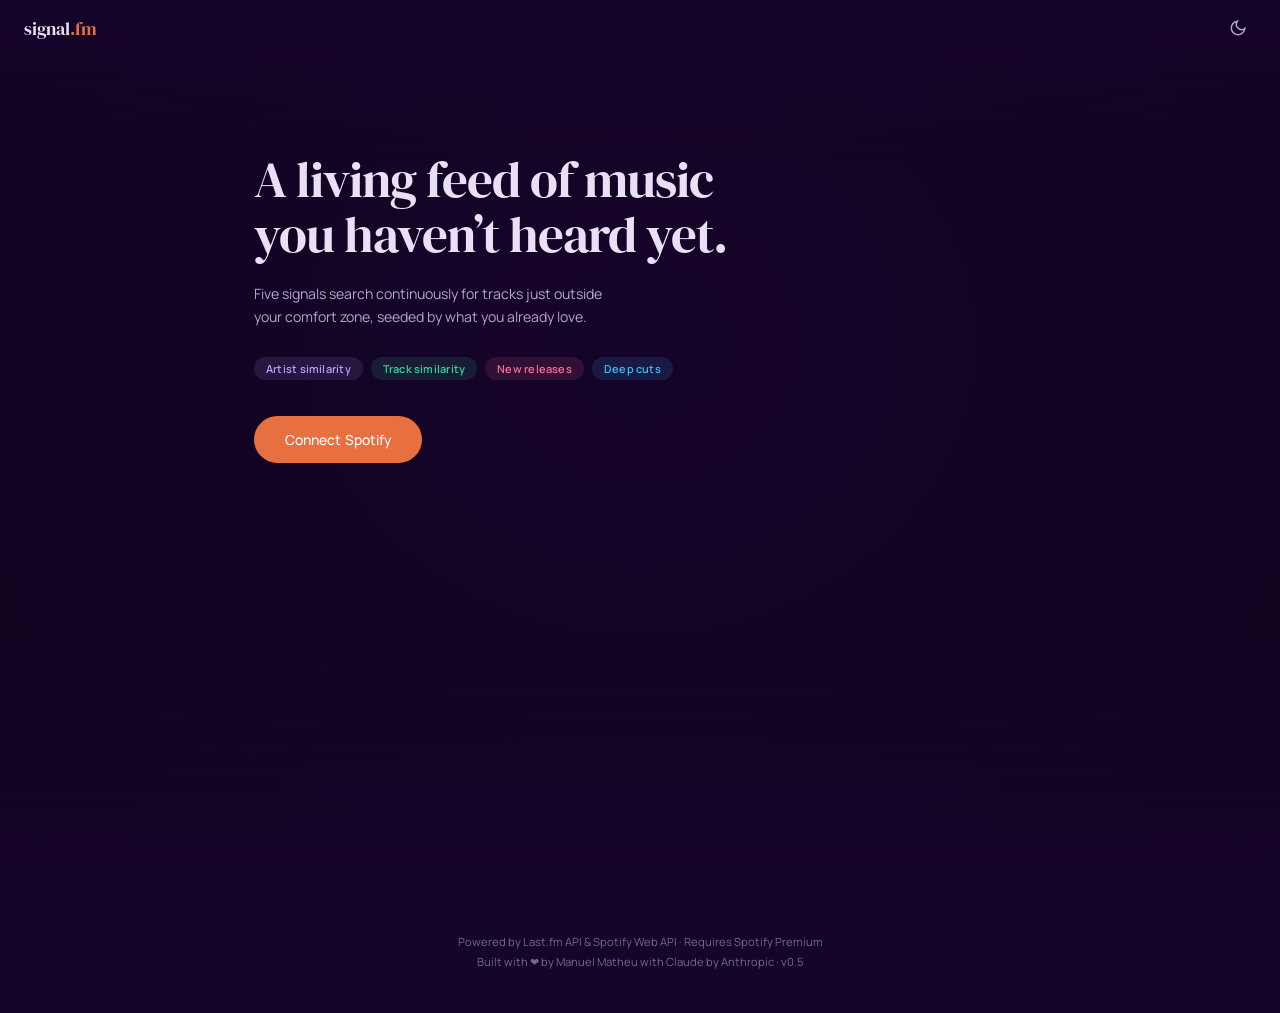
==== commit 650894e8: "docs: update all docs to v0.5 -- Last.fm picks fix, polish, layout - README: fix signal count (4->5)" ====
--- a/index.html
+++ b/index.html
@@ -168,7 +168,7 @@
   <!-- Footer -->
   <footer class="app-footer">
     <div>Powered by <a href="https://www.last.fm/api" target="_blank">Last.fm API</a> &amp; <a href="https://developer.spotify.com/" target="_blank">Spotify Web API</a> &middot; Requires Spotify Premium</div>
-    <div>Built with &#10084; by Manuel Matheu with <a href="https://claude.ai" target="_blank">Claude</a> by Anthropic &middot; <a href="#" id="changelog-link">v0.4</a></div>
+    <div>Built with &#10084; by Manuel Matheu with <a href="https://claude.ai" target="_blank">Claude</a> by Anthropic &middot; <a href="#" id="changelog-link">v0.5</a></div>
   </footer>
 
   <!-- Changelog overlay -->
--- a/css/style.css
+++ b/css/style.css
@@ -259,7 +259,7 @@
 /* ---- Main layout ---- */
 .main-layout {
   display: flex;
-  max-width: 1200px;
+  max-width: 820px;
   margin: 0 auto;
   min-height: calc(100vh - 56px);
 }
@@ -285,7 +285,7 @@
   align-items: center;
   flex-wrap: wrap;
   gap: 6px;
-  margin-bottom: 16px;
+  margin-bottom: 24px;
   padding: 0 2px;
 }
 .filters-label {
@@ -380,11 +380,11 @@
   flex: 1;
   display: flex;
   align-items: center;
-  padding: 64px 48px;
+  padding: 64px 4px;
 }
 .welcome-content {
   text-align: left;
-  max-width: 540px;
+  max-width: 500px;
 }
 
 /* Welcome signal chips */
@@ -420,25 +420,25 @@
   flex-direction: column;
   align-items: center;
   text-align: center;
-  gap: 16px;
+  gap: 0;
   max-width: 420px;
 }
 
 .generate-screen-title {
   font-family: 'DM Serif Display', serif;
-  font-size: 2rem;
+  font-size: 2.2rem;
   font-weight: 400;
   color: var(--fg);
-  margin: 0;
+  margin: 0 0 10px;
   letter-spacing: -0.02em;
 }
 
 .generate-screen-tagline {
   color: var(--fg-3);
-  font-size: 14px;
+  font-size: 0.88rem;
   line-height: 1.6;
-  margin: 0;
-  max-width: 340px;
+  margin: 0 0 32px;
+  max-width: 320px;
 }
 
 .generate-lfm-hint {
@@ -470,7 +470,7 @@
 /* ---- Feed ---- */
 .feed-container {
   flex: 1;
-  padding: 24px;
+  padding: 32px 20px;
   min-width: 0;
 }
 
@@ -515,7 +515,7 @@
 .feed-context {
   background: var(--surface);
   border-radius: var(--radius-m);
-  margin-bottom: 16px;
+  margin-bottom: 24px;
   overflow: hidden;
 }
 .feed-context-toggle {
@@ -922,8 +922,8 @@
 /* ---- Responsive ---- */
 @media (max-width: 768px) {
   .main-layout { flex-direction: column; }
-  .feed-container { padding: 10px; }
-  .welcome-screen { padding: 40px 24px; }
+  .feed-container { padding: 16px 12px; }
+  .welcome-screen { padding: 48px 4px; }
   .welcome-content h2 { font-size: 2.2rem; }
   .track-item { padding: 8px 12px; gap: 10px; }
   .track-num-wrap { display: none; }
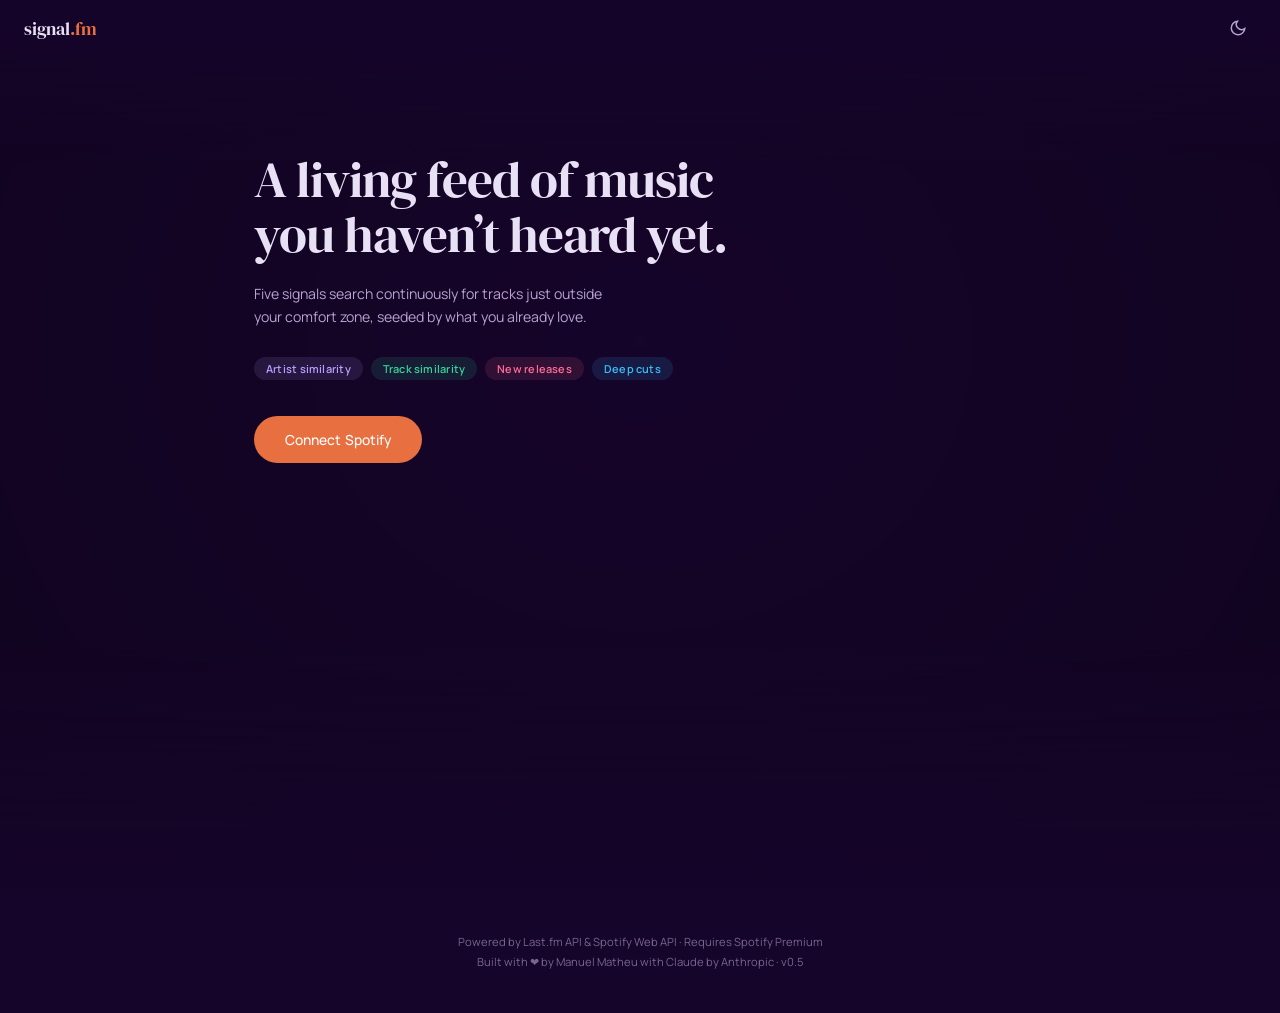
==== commit 78e15adc: "animate: heart pop, player bar entrance, equalizer bars, feed stagger Heart / like - heartPop keyfra" ====
--- a/index.html
+++ b/index.html
@@ -109,9 +109,11 @@
           <svg class="feed-context-chevron" width="14" height="14" viewBox="0 0 24 24" fill="none" stroke="currentColor" stroke-width="2"><polyline points="6 9 12 15 18 9"/></svg>
         </button>
         <div id="feed-context-body" class="feed-context-body">
-          <p id="feed-context-narrative" class="feed-context-narrative"></p>
-          <div id="feed-context-seeds" class="feed-context-seeds"></div>
-          <div id="feed-context-signals" class="feed-context-signals"></div>
+          <div class="feed-context-body-inner">
+            <p id="feed-context-narrative" class="feed-context-narrative"></p>
+            <div id="feed-context-seeds" class="feed-context-seeds"></div>
+            <div id="feed-context-signals" class="feed-context-signals"></div>
+          </div>
         </div>
       </div>
 
--- a/css/style.css
+++ b/css/style.css
@@ -88,8 +88,10 @@
   --radius-m: 10px;
   --radius-l: 16px;
 
-  --ease-out:      cubic-bezier(0.0, 0.0, 0.2, 1);
-  --ease-in-out:   cubic-bezier(0.4, 0.0, 0.2, 1);
+  --ease-out:       cubic-bezier(0.0, 0.0, 0.2, 1);
+  --ease-in-out:    cubic-bezier(0.4, 0.0, 0.2, 1);
+  --ease-out-quint: cubic-bezier(0.22, 1, 0.36, 1);
+  --ease-out-expo:  cubic-bezier(0.16, 1, 0.3, 1);
 }
 
 /* ---- Design tokens: Dark (Neon Pulse) ---- */
@@ -533,10 +535,16 @@
   font-weight: 400;
 }
 .feed-context-toggle:hover { background: var(--hover-s); }
-.feed-context-chevron { transition: transform 200ms var(--ease-out); flex-shrink: 0; }
+.feed-context-chevron { transition: transform 260ms var(--ease-out-quint); flex-shrink: 0; }
 .feed-context.collapsed .feed-context-chevron { transform: rotate(-90deg); }
-.feed-context-body { padding: 0 16px 16px; }
-.feed-context.collapsed .feed-context-body { display: none; }
+.feed-context-body {
+  display: grid;
+  grid-template-rows: 1fr;
+  transition: grid-template-rows 300ms var(--ease-out-quint);
+  overflow: hidden;
+}
+.feed-context-body-inner { min-height: 0; padding: 0 16px 16px; }
+.feed-context.collapsed .feed-context-body { grid-template-rows: 0fr; }
 .feed-context-narrative {
   font-size: 0.82rem;
   color: var(--fg-2);
@@ -571,15 +579,16 @@
   gap: 12px;
   padding: 9px 14px;
   cursor: pointer;
-  transition: background 100ms, transform 150ms var(--ease-out);
-  animation: rowIn 0.22s var(--ease-out) both;
+  transition: background 100ms, transform 150ms var(--ease-out-quint);
+  animation: rowIn 0.28s var(--ease-out-quint) both;
 }
 .track-item:hover { background: var(--hover-s); transform: translateX(2px); }
+.track-item:hover .track-thumb { transform: scale(1.06); }
 .track-item.now-playing { background: var(--accent-dim); }
 .track-item.now-playing .track-name { color: var(--accent); }
 .track-item.now-playing .track-thumb { box-shadow: 0 0 14px var(--accent-glow); }
 @keyframes rowIn {
-  from { opacity: 0; transform: translateX(-6px); }
+  from { opacity: 0; transform: translateX(-8px); }
   to   { opacity: 1; transform: translateX(0); }
 }
 
@@ -614,6 +623,23 @@
 .track-item:hover .track-play-icon { opacity: 1; }
 .track-item.now-playing .track-num { opacity: 0; }
 .track-item.now-playing .track-play-icon { opacity: 1; color: var(--accent); }
+
+/* Equalizer bars for now-playing */
+.icon-track-bars { display: none; }
+.track-item.now-playing .icon-track-play { display: none; }
+.track-item.now-playing .icon-track-bars { display: block; }
+
+@keyframes barBounce {
+  0%, 100% { transform: scaleY(0.28); }
+  50%       { transform: scaleY(1.0); }
+}
+.icon-track-bars rect {
+  transform-box: fill-box;
+  transform-origin: 50% 100%;
+  animation: barBounce 0.88s ease-in-out infinite;
+}
+.icon-track-bars rect:nth-child(2) { animation-delay: 0.18s; }
+.icon-track-bars rect:nth-child(3) { animation-delay: 0.36s; }
 
 /* Thumbnail */
 .track-thumb {
@@ -623,6 +649,7 @@
   object-fit: cover;
   background: var(--surface-2);
   flex-shrink: 0;
+  transition: transform 220ms var(--ease-out-quint);
 }
 
 /* Text info */
@@ -688,6 +715,18 @@
 .track-item:hover .card-heart-btn { opacity: 0.5; }
 .card-heart-btn:hover { opacity: 1 !important; color: var(--accent); }
 .card-heart-btn.liked { color: var(--accent); opacity: 0.9; }
+
+@keyframes heartPop {
+  0%   { transform: scale(1); }
+  28%  { transform: scale(1.50); }
+  54%  { transform: scale(0.86); }
+  76%  { transform: scale(1.12); }
+  100% { transform: scale(1); }
+}
+.card-heart-btn.anim-like,
+.player-heart.anim-like {
+  animation: heartPop 380ms var(--ease-out-quint) both;
+}
 
 /* ---- Player bar ---- */
 .player-bar {
@@ -711,6 +750,14 @@
   box-shadow: 0 -4px 40px var(--accent-dim), 0 0 80px rgba(232,112,64,0.06);
 }
 
+@keyframes playerSlideUp {
+  from { transform: translateY(100%); opacity: 0; }
+  to   { transform: translateY(0);    opacity: 1; }
+}
+.player-bar.entering {
+  animation: playerSlideUp 400ms var(--ease-out-quint) both;
+}
+
 .player-track-info {
   display: flex;
   align-items: center;
@@ -910,13 +957,30 @@
   width: 100%;
 }
 
+/* ---- Welcome screen entrance stagger ---- */
+@keyframes fadeUp {
+  from { opacity: 0; transform: translateY(18px); }
+  to   { opacity: 1; transform: translateY(0); }
+}
+.welcome-content h2 {
+  animation: fadeUp 580ms 80ms var(--ease-out-quint) both;
+}
+.welcome-content > p {
+  animation: fadeUp 580ms 200ms var(--ease-out-quint) both;
+}
+.welcome-signals {
+  animation: fadeUp 580ms 340ms var(--ease-out-quint) both;
+}
+
 /* ---- Welcome CTA pulse ---- */
 @keyframes cta-pulse {
   0%, 100% { box-shadow: 0 0 0 0 var(--accent-glow); }
   50%       { box-shadow: 0 0 28px 6px var(--accent-glow); }
 }
 #welcome-connect-btn {
-  animation: cta-pulse 2.8s ease-in-out infinite;
+  animation:
+    fadeUp     580ms  480ms var(--ease-out-quint) both,
+    cta-pulse  2.8s  1200ms ease-in-out infinite;
 }
 
 /* ---- Responsive ---- */
